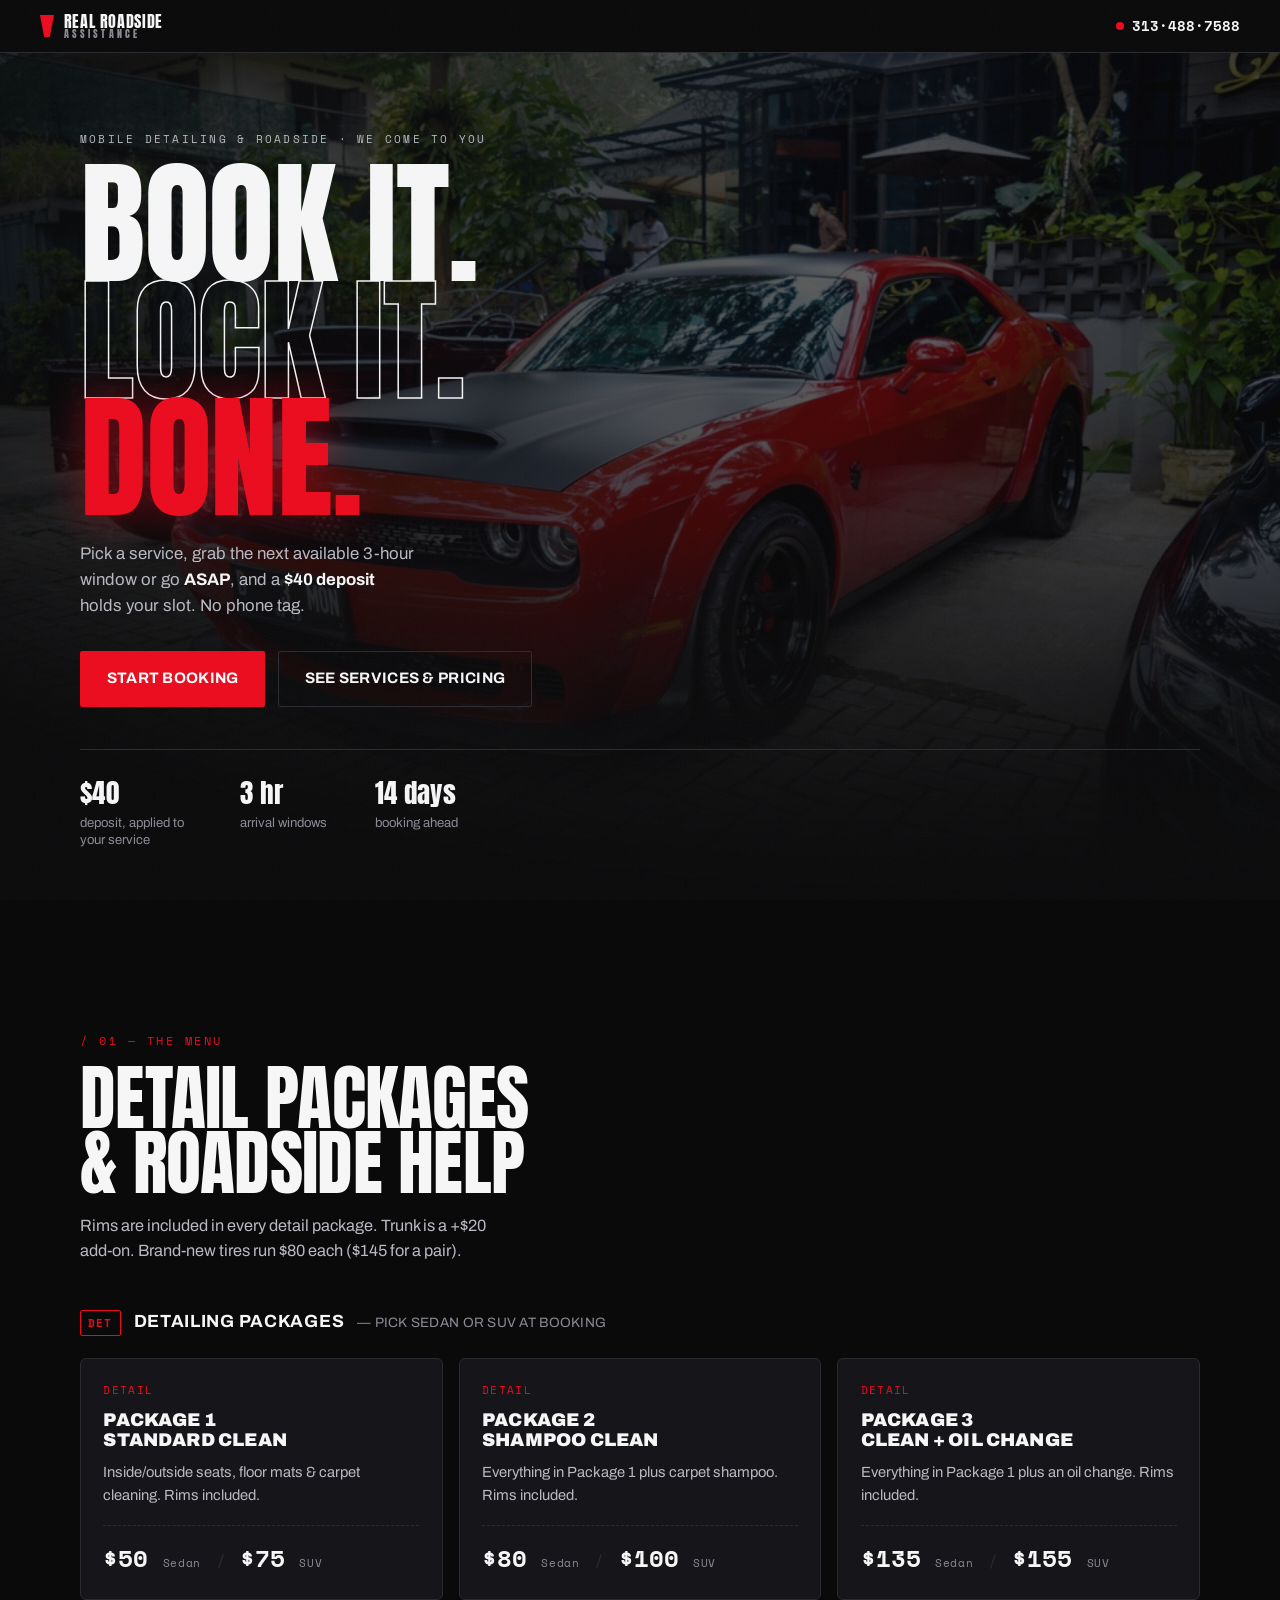
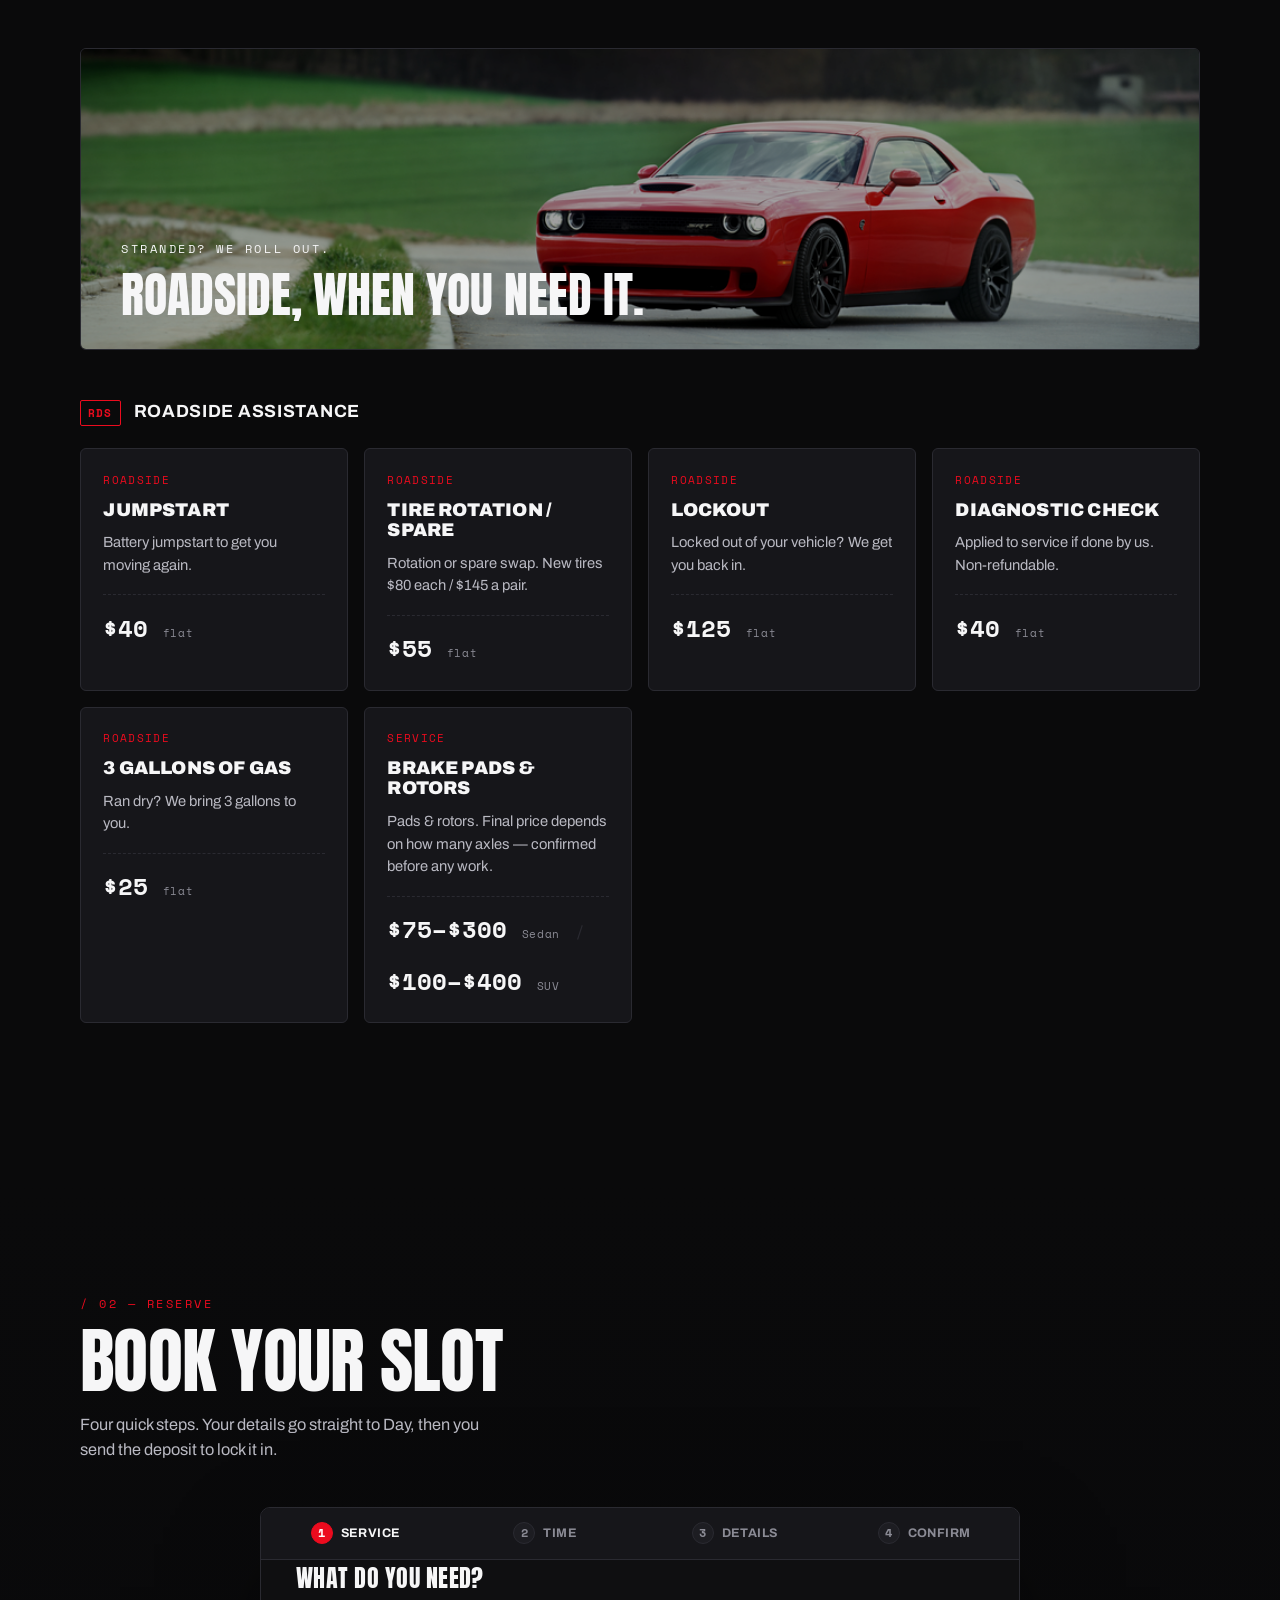
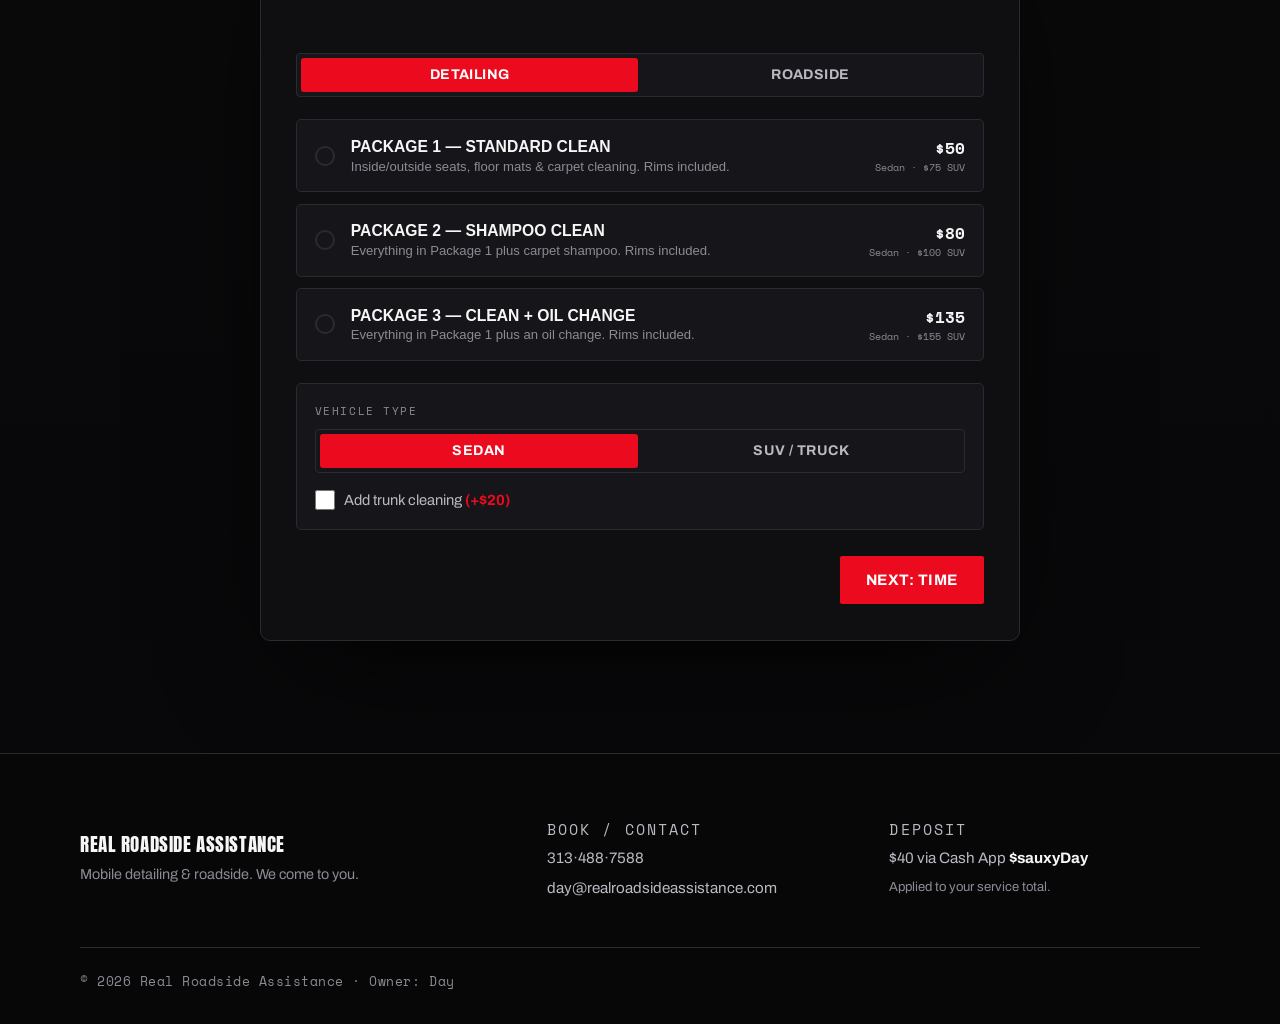
==== index.html @ f67b77a0 "first commit" ====
<!DOCTYPE html>
<html lang="en">
<head>
  <meta charset="UTF-8" />
  <meta name="viewport" content="width=device-width, initial-scale=1.0, viewport-fit=cover" />
  <meta name="theme-color" content="#0a0a0b" />
  <title>Real Roadside Assistance — Detailing &amp; Roadside | Book with Day</title>
  <meta name="description" content="Mobile auto detailing and roadside assistance. Book ASAP or a 3-hour window in the next 2 weeks. $40 deposit locks your slot." />
  <link rel="preconnect" href="https://fonts.googleapis.com" />
  <link rel="preconnect" href="https://fonts.gstatic.com" crossorigin />
  <link href="https://fonts.googleapis.com/css2?family=Anton&family=Archivo:wght@400;500;600;700;900&family=Space+Mono:wght@400;700&display=swap" rel="stylesheet" />
  <link rel="stylesheet" href="styles.css" />
</head>
<body>
  <div class="grain" aria-hidden="true"></div>

  <!-- ===== TOP BAR ===== -->
  <header class="topbar" id="top">
    <a href="#top" class="brand">
      <span class="brand-mark" aria-hidden="true"></span>
      <span class="brand-text">REAL ROADSIDE<em>ASSISTANCE</em></span>
    </a>
    <a class="call-link" href="tel:+13134887588">
      <span class="call-dot" aria-hidden="true"></span>
      313&middot;488&middot;7588
    </a>
  </header>

  <!-- ===== HERO ===== -->
  <section class="hero">
    <div class="hero-media" aria-hidden="true">
      <img src="assets/hero-demon.jpg" alt="" fetchpriority="high" />
      <div class="hero-veil"></div>
    </div>
    <div class="hero-inner">
      <p class="eyebrow">Mobile Detailing &amp; Roadside &middot; We Come To You</p>
      <h1 class="hero-title">
        BOOK IT.<br /><span class="stroke">LOCK IT.</span><br /><span class="accent">DONE.</span>
      </h1>
      <p class="hero-sub">
        Pick a service, grab the next available 3-hour window or go
        <strong>ASAP</strong>, and a <strong>$40 deposit</strong> holds your slot. No phone tag.
      </p>
      <div class="hero-cta">
        <a href="#book" class="btn btn-red">Start Booking</a>
        <a href="#services" class="btn btn-ghost">See Services &amp; Pricing</a>
      </div>
      <ul class="hero-strip">
        <li><span>$40</span>deposit, applied to your service</li>
        <li><span>3 hr</span>arrival windows</li>
        <li><span>14 days</span>booking ahead</li>
      </ul>
    </div>
  </section>

  <!-- ===== SERVICES ===== -->
  <section class="services" id="services">
    <div class="section-head">
      <p class="kicker">/ 01 — The Menu</p>
      <h2>Detail packages<br />&amp; roadside help</h2>
      <p class="lede">Rims are included in every detail package. Trunk is a +$20 add-on. Brand-new tires run $80 each ($145 for a pair).</p>
    </div>

    <h3 class="group-label"><span class="num">DET</span> Detailing Packages <em>— pick Sedan or SUV at booking</em></h3>
    <div class="cards" id="detailingCards"></div>

    <div class="banner">
      <img src="assets/hellcat-road.jpg" alt="Bright red Dodge Hellcat parked on an open road" />
      <div class="banner-text">
        <p class="kicker light">Stranded? We roll out.</p>
        <h3>Roadside, when you need it.</h3>
      </div>
    </div>

    <h3 class="group-label"><span class="num">RDS</span> Roadside Assistance</h3>
    <div class="cards" id="roadsideCards"></div>
  </section>

  <!-- ===== BOOKING ===== -->
  <section class="book" id="book">
    <div class="section-head">
      <p class="kicker">/ 02 — Reserve</p>
      <h2>Book your slot</h2>
      <p class="lede">Four quick steps. Your details go straight to Day, then you send the deposit to lock it in.</p>
    </div>

    <div class="booking-shell">
      <!-- progress -->
      <ol class="steps" id="stepNav" aria-label="Booking progress">
        <li data-step="1" class="active"><span>1</span>Service</li>
        <li data-step="2"><span>2</span>Time</li>
        <li data-step="3"><span>3</span>Details</li>
        <li data-step="4"><span>4</span>Confirm</li>
      </ol>

      <form id="bookingForm" novalidate>
        <!-- STEP 1: SERVICE -->
        <fieldset class="step is-active" data-step="1">
          <legend>What do you need?</legend>

          <div class="seg" role="tablist" aria-label="Service category">
            <button type="button" class="seg-btn active" data-cat="detailing">Detailing</button>
            <button type="button" class="seg-btn" data-cat="roadside">Roadside</button>
          </div>

          <div class="pick-list" id="servicePick"></div>

          <div class="vehicle-row" id="vehicleRow" hidden>
            <p class="field-label">Vehicle type</p>
            <div class="seg seg-sm" role="group" aria-label="Vehicle type">
              <button type="button" class="seg-btn active" data-vehicle="sedan">Sedan</button>
              <button type="button" class="seg-btn" data-vehicle="suv">SUV / Truck</button>
            </div>
            <label class="check">
              <input type="checkbox" id="trunkAddon" />
              <span>Add trunk cleaning <em>(+$20)</em></span>
            </label>
          </div>

          <div class="step-actions">
            <span class="spacer"></span>
            <button type="button" class="btn btn-red next" data-next>Next: Time</button>
          </div>
        </fieldset>

        <!-- STEP 2: TIME -->
        <fieldset class="step" data-step="2">
          <legend>When works for you?</legend>

          <label class="asap" id="asapBox">
            <input type="radio" name="timing" value="asap" />
            <div class="asap-body">
              <span class="asap-title">ASAP <em>— soonest available</em></span>
              <span class="asap-sub">Day will text you a confirmed arrival time fast.</span>
            </div>
            <span class="asap-flag">FAST</span>
          </label>

          <p class="or-line"><span>or pick a 3-hour window</span></p>

          <div class="day-scroller" id="dayScroller" role="tablist" aria-label="Choose a day"></div>
          <div class="slot-grid" id="slotGrid"></div>

          <div class="step-actions">
            <button type="button" class="btn btn-ghost prev" data-prev>Back</button>
            <button type="button" class="btn btn-red next" data-next>Next: Details</button>
          </div>
        </fieldset>

        <!-- STEP 3: DETAILS -->
        <fieldset class="step" data-step="3">
          <legend>Your details</legend>

          <div class="grid-2">
            <label class="fld">
              <span>Full name</span>
              <input type="text" name="name" autocomplete="name" required />
            </label>
            <label class="fld">
              <span>Phone</span>
              <input type="tel" name="phone" autocomplete="tel" inputmode="tel" required />
            </label>
          </div>

          <label class="fld">
            <span>Email</span>
            <input type="email" name="email" autocomplete="email" inputmode="email" required />
          </label>

          <label class="fld">
            <span>Service address / location</span>
            <input type="text" name="address" autocomplete="street-address" placeholder="Where should Day meet you?" required />
          </label>

          <div class="grid-2">
            <label class="fld">
              <span>Vehicle <em>(year / make / model)</em></span>
              <input type="text" name="vehicle_details" placeholder="2018 Dodge Charger" required />
            </label>
            <label class="fld">
              <span>Color</span>
              <input type="text" name="vehicle_color" placeholder="Red" />
            </label>
          </div>

          <label class="fld">
            <span>Notes <em>(optional)</em></span>
            <textarea name="notes" rows="3" placeholder="Anything Day should know?"></textarea>
          </label>

          <div class="step-actions">
            <button type="button" class="btn btn-ghost prev" data-prev>Back</button>
            <button type="button" class="btn btn-red next" data-next>Review</button>
          </div>
        </fieldset>

        <!-- STEP 4: CONFIRM -->
        <fieldset class="step" data-step="4">
          <legend>Lock it in</legend>

          <div class="review" id="review"></div>

          <div class="deposit-note">
            <p>Hit <strong>Submit Booking</strong> to send your request to Day. The next screen has the
            <strong>$40 deposit</strong> button — your slot is held once the deposit lands.</p>
          </div>

          <div class="step-actions">
            <button type="button" class="btn btn-ghost prev" data-prev>Back</button>
            <button type="submit" class="btn btn-red" id="submitBtn">Submit Booking</button>
          </div>
          <p class="form-error" id="formError" hidden></p>
        </fieldset>
      </form>

      <!-- SUCCESS / DEPOSIT -->
      <div class="success" id="success" hidden>
        <div class="success-check" aria-hidden="true">✓</div>
        <h3>Request sent to Day.</h3>
        <p class="success-sub">Last step — send your <strong>$40 deposit</strong> on Cash App to lock the slot. Put your <strong>name</strong> in the note.</p>

        <a class="cashapp-btn" id="cashappBtn" href="https://cash.app/$sauxyDay/40" target="_blank" rel="noopener">
          <span class="ca-icon" aria-hidden="true">$</span>
          <span class="ca-text">Send $40 deposit<em>to $sauxyDay</em></span>
          <span class="ca-amt">$40</span>
        </a>

        <p class="success-fine">Cash App: <strong>$sauxyDay</strong> &middot; Deposit applies to your service total.</p>
        <button type="button" class="btn btn-ghost" id="resetBtn">Book another</button>
      </div>
    </div>
  </section>

  <!-- ===== FOOTER ===== -->
  <footer class="footer">
    <div class="foot-grid">
      <div class="foot-brand">
        <span class="brand-mark big" aria-hidden="true"></span>
        <p class="foot-name">REAL ROADSIDE ASSISTANCE</p>
        <p class="foot-tag">Mobile detailing &amp; roadside. We come to you.</p>
      </div>
      <div class="foot-col">
        <p class="foot-h">Book / Contact</p>
        <a href="tel:+13134887588">313&middot;488&middot;7588</a>
        <a href="mailto:day@realroadsideassistance.com">day@realroadsideassistance.com</a>
      </div>
      <div class="foot-col">
        <p class="foot-h">Deposit</p>
        <p>$40 via Cash App <strong>$sauxyDay</strong></p>
        <p class="muted">Applied to your service total.</p>
      </div>
    </div>
    <p class="copyright">© <span id="year"></span> Real Roadside Assistance · Owner: Day</p>
  </footer>

  <script src="app.js"></script>
</body>
</html>
---- styles.css ----
/* ============================================================
   Real Roadside Assistance — dark / candy apple red
   ============================================================ */
:root{
  --black:#0a0a0b;
  --ink:#0f0f11;
  --panel:#16161a;
  --panel-2:#1d1d22;
  --line:#2a2a31;
  --gray:#8b8b95;
  --gray-2:#b9b9c2;
  --white:#f6f6f7;
  --red:#ec0b1e;          /* candy apple red */
  --red-bright:#ff1f31;
  --red-deep:#b00010;
  --red-glow:rgba(236,11,30,.45);
  --ease:cubic-bezier(.2,.7,.2,1);
  --max:1120px;
}

*{box-sizing:border-box;margin:0;padding:0}
html{scroll-behavior:smooth;-webkit-text-size-adjust:100%}
body{
  background:var(--black);
  color:var(--white);
  font-family:"Archivo",system-ui,sans-serif;
  font-size:16px;line-height:1.55;
  overflow-x:hidden;
  -webkit-font-smoothing:antialiased;
}
img{display:block;max-width:100%}
a{color:inherit;text-decoration:none}
em{font-style:normal}

/* grain overlay */
.grain{
  position:fixed;inset:0;z-index:9999;pointer-events:none;opacity:.04;
  background-image:url("data:image/svg+xml,%3Csvg xmlns='http://www.w3.org/2000/svg' width='120' height='120'%3E%3Cfilter id='n'%3E%3CfeTurbulence type='fractalNoise' baseFrequency='.9' numOctaves='2'/%3E%3C/filter%3E%3Crect width='100%25' height='100%25' filter='url(%23n)'/%3E%3C/svg%3E");
}

.kicker{
  font-family:"Space Mono",monospace;font-size:.72rem;letter-spacing:.22em;
  text-transform:uppercase;color:var(--red);margin-bottom:1rem;
}
.kicker.light{color:var(--white)}
.eyebrow{
  font-family:"Space Mono",monospace;font-size:.7rem;letter-spacing:.2em;
  text-transform:uppercase;color:var(--gray-2);margin-bottom:1.2rem;
}

/* ---------- buttons ---------- */
.btn{
  display:inline-flex;align-items:center;justify-content:center;gap:.5rem;
  font-family:"Archivo",sans-serif;font-weight:700;font-size:.95rem;
  letter-spacing:.02em;padding:.95rem 1.6rem;border-radius:2px;border:1.5px solid transparent;
  cursor:pointer;transition:transform .18s var(--ease),background .2s,box-shadow .25s,color .2s;
  text-transform:uppercase;white-space:nowrap;
}
.btn:active{transform:translateY(1px) scale(.99)}
.btn-red{background:var(--red);color:#fff;box-shadow:0 0 0 rgba(236,11,30,0)}
.btn-red:hover{background:var(--red-bright);box-shadow:0 8px 30px -8px var(--red-glow)}
.btn-ghost{background:transparent;color:var(--white);border-color:var(--line)}
.btn-ghost:hover{border-color:var(--white);background:rgba(255,255,255,.04)}

/* ---------- top bar ---------- */
.topbar{
  position:sticky;top:0;z-index:100;
  display:flex;align-items:center;justify-content:space-between;
  padding:.85rem clamp(1rem,4vw,2.5rem);
  background:rgba(10,10,11,.72);backdrop-filter:blur(14px);
  border-bottom:1px solid var(--line);
}
.brand{display:flex;align-items:center;gap:.6rem}
.brand-mark{
  width:14px;height:22px;background:var(--red);
  clip-path:polygon(0 0,100% 0,70% 100%,30% 100%);
  box-shadow:0 0 18px -2px var(--red-glow);
}
.brand-mark.big{width:22px;height:34px}
.brand-text{
  font-family:"Anton",sans-serif;font-size:1rem;letter-spacing:.04em;line-height:.95;
}
.brand-text em{color:var(--gray);display:block;font-size:.62rem;letter-spacing:.32em}
.call-link{
  font-family:"Space Mono",monospace;font-weight:700;font-size:.9rem;
  display:flex;align-items:center;gap:.5rem;color:var(--white);
}
.call-dot{width:8px;height:8px;border-radius:50%;background:var(--red);
  box-shadow:0 0 0 0 var(--red-glow);animation:pulse 2s infinite}
@keyframes pulse{0%{box-shadow:0 0 0 0 var(--red-glow)}70%{box-shadow:0 0 0 8px transparent}100%{box-shadow:0 0 0 0 transparent}}

/* ---------- hero ---------- */
.hero{position:relative;min-height:92vh;display:flex;align-items:flex-end;
  padding:clamp(2rem,6vw,5rem) clamp(1rem,4vw,2.5rem) clamp(2.5rem,6vw,4.5rem);overflow:hidden}
.hero-media{position:absolute;inset:0;z-index:0}
.hero-media img{width:100%;height:100%;object-fit:cover;object-position:60% 50%;
  filter:grayscale(.15) contrast(1.05) brightness(.7)}
.hero-veil{position:absolute;inset:0;
  background:
    radial-gradient(120% 90% at 80% 10%,transparent 0%,rgba(10,10,11,.55) 55%,var(--black) 100%),
    linear-gradient(0deg,var(--black) 2%,rgba(10,10,11,.2) 45%,rgba(10,10,11,.55) 100%);}
.hero-inner{position:relative;z-index:1;max-width:var(--max);width:100%;margin:0 auto}
.hero-title{
  font-family:"Anton",sans-serif;font-weight:400;line-height:.86;
  font-size:clamp(3.4rem,15vw,8.5rem);letter-spacing:-.01em;text-transform:uppercase;
  animation:rise .9s var(--ease) both;
}
.hero-title .stroke{color:transparent;-webkit-text-stroke:1.5px var(--white)}
.hero-title .accent{color:var(--red);text-shadow:0 0 40px var(--red-glow)}
.hero-sub{max-width:34ch;margin:1.5rem 0 2rem;color:var(--gray-2);font-size:1.05rem;
  animation:rise 1s .1s var(--ease) both}
.hero-sub strong{color:var(--white)}
.hero-cta{display:flex;flex-wrap:wrap;gap:.8rem;animation:rise 1s .2s var(--ease) both}
.hero-strip{list-style:none;display:flex;flex-wrap:wrap;gap:clamp(1.2rem,5vw,3rem);
  margin-top:2.6rem;padding-top:1.6rem;border-top:1px solid var(--line);
  animation:rise 1s .3s var(--ease) both}
.hero-strip li{font-size:.82rem;color:var(--gray);max-width:14ch;line-height:1.3}
.hero-strip span{display:block;font-family:"Anton",sans-serif;font-size:1.7rem;color:var(--white);
  letter-spacing:.01em;margin-bottom:.2rem}
@keyframes rise{from{opacity:0;transform:translateY(24px)}to{opacity:1;transform:none}}

/* ---------- section scaffolding ---------- */
section{padding:clamp(3.5rem,9vw,7rem) clamp(1rem,4vw,2.5rem)}
.section-head{max-width:var(--max);margin:0 auto 2.8rem}
.section-head h2{font-family:"Anton",sans-serif;font-weight:400;text-transform:uppercase;
  font-size:clamp(2.4rem,8vw,4.5rem);line-height:.9;letter-spacing:-.01em}
.section-head .lede{color:var(--gray-2);max-width:48ch;margin-top:1.1rem;font-size:1.02rem}
.group-label{max-width:var(--max);margin:0 auto 1.4rem;display:flex;align-items:baseline;gap:.8rem;
  font-family:"Archivo",sans-serif;font-weight:700;text-transform:uppercase;letter-spacing:.04em;
  font-size:1.1rem;flex-wrap:wrap}
.group-label .num{font-family:"Space Mono",monospace;font-size:.7rem;color:var(--red);
  border:1px solid var(--red);padding:.2rem .45rem;border-radius:2px;letter-spacing:.1em}
.group-label em{color:var(--gray);font-weight:400;font-size:.85rem;letter-spacing:.02em}

/* ---------- service cards ---------- */
.cards{max-width:var(--max);margin:0 auto 3rem;display:grid;gap:1rem;
  grid-template-columns:repeat(auto-fit,minmax(260px,1fr))}
.card{background:var(--panel);border:1px solid var(--line);border-radius:6px;padding:1.4rem;
  position:relative;overflow:hidden;transition:border-color .25s,transform .25s var(--ease)}
.card::before{content:"";position:absolute;left:0;top:0;height:100%;width:3px;background:var(--red);
  transform:scaleY(0);transform-origin:top;transition:transform .3s var(--ease)}
.card:hover{transform:translateY(-3px);border-color:#3a3a44}
.card:hover::before{transform:scaleY(1)}
.card-name{font-family:"Archivo",sans-serif;font-weight:900;font-size:1.15rem;line-height:1.1;
  text-transform:uppercase;letter-spacing:.01em}
.card-tag{font-family:"Space Mono",monospace;font-size:.68rem;letter-spacing:.12em;color:var(--red);
  text-transform:uppercase;margin-bottom:.7rem}
.card-desc{color:var(--gray-2);font-size:.92rem;margin:.7rem 0 1.1rem}
.card-price{display:flex;align-items:baseline;gap:.9rem;font-family:"Space Mono",monospace;
  border-top:1px dashed var(--line);padding-top:.9rem;flex-wrap:wrap}
.card-price b{font-size:1.5rem;color:var(--white);font-weight:700}
.card-price .pill{font-size:.7rem;color:var(--gray);letter-spacing:.06em}
.card-price .sep{color:var(--line)}

/* ---------- banner ---------- */
.banner{max-width:var(--max);margin:0 auto 3rem;position:relative;border-radius:6px;overflow:hidden;
  border:1px solid var(--line)}
.banner img{width:100%;height:clamp(160px,30vw,300px);object-fit:cover;object-position:50% 60%;
  filter:grayscale(.2) brightness(.62) contrast(1.05)}
.banner-text{position:absolute;left:clamp(1.2rem,4vw,2.5rem);bottom:clamp(1.2rem,4vw,2rem)}
.banner-text h3{font-family:"Anton",sans-serif;font-weight:400;text-transform:uppercase;
  font-size:clamp(1.8rem,5vw,3rem);line-height:.9}

/* ============================================================
   BOOKING
   ============================================================ */
.book{background:linear-gradient(180deg,var(--black),#08080a)}
.booking-shell{max-width:760px;margin:0 auto;background:var(--ink);border:1px solid var(--line);
  border-radius:10px;overflow:hidden;box-shadow:0 40px 120px -40px #000}

/* progress */
.steps{list-style:none;display:flex;border-bottom:1px solid var(--line);background:var(--panel)}
.steps li{flex:1;display:flex;align-items:center;justify-content:center;gap:.5rem;
  padding:.9rem .5rem;font-size:.78rem;font-weight:700;text-transform:uppercase;letter-spacing:.04em;
  color:var(--gray);position:relative;text-align:center}
.steps li span{width:22px;height:22px;border-radius:50%;display:grid;place-items:center;
  background:var(--panel-2);border:1px solid var(--line);font-family:"Space Mono",monospace;font-size:.72rem;flex:0 0 auto}
.steps li.active{color:var(--white)}
.steps li.active span{background:var(--red);border-color:var(--red);color:#fff}
.steps li.done span{background:transparent;border-color:var(--red);color:var(--red)}
@media(max-width:520px){.steps li{font-size:0;padding:.85rem .3rem}.steps li span{font-size:.72rem}}

/* steps */
.step{display:none;border:0;padding:clamp(1.3rem,4vw,2.2rem)}
.step.is-active{display:block;animation:fade .35s var(--ease)}
@keyframes fade{from{opacity:0;transform:translateY(8px)}to{opacity:1;transform:none}}
.step legend{font-family:"Anton",sans-serif;font-weight:400;text-transform:uppercase;
  font-size:1.5rem;letter-spacing:.01em;margin-bottom:1.3rem}

/* segmented control */
.seg{display:inline-flex;background:var(--panel);border:1px solid var(--line);border-radius:4px;
  padding:4px;gap:4px;margin-bottom:1.4rem}
.seg-sm{margin-bottom:1rem}
.seg-btn{flex:1;border:0;background:transparent;color:var(--gray-2);font-family:"Archivo",sans-serif;
  font-weight:700;font-size:.88rem;text-transform:uppercase;letter-spacing:.03em;padding:.6rem 1.1rem;
  border-radius:3px;cursor:pointer;transition:.2s}
.seg-btn.active{background:var(--red);color:#fff}
.seg{width:100%}

/* service pick list */
.pick-list{display:grid;gap:.7rem;margin-bottom:1.4rem}
.pick{display:flex;align-items:center;gap:1rem;background:var(--panel);border:1px solid var(--line);
  border-radius:5px;padding:1rem 1.1rem;cursor:pointer;transition:.2s;text-align:left;width:100%;color:inherit}
.pick:hover{border-color:#3a3a44}
.pick.selected{border-color:var(--red);background:linear-gradient(90deg,rgba(236,11,30,.08),transparent)}
.pick-radio{width:20px;height:20px;border-radius:50%;border:2px solid var(--line);flex:0 0 auto;
  display:grid;place-items:center;transition:.2s}
.pick.selected .pick-radio{border-color:var(--red)}
.pick.selected .pick-radio::after{content:"";width:10px;height:10px;border-radius:50%;background:var(--red)}
.pick-info{flex:1;min-width:0}
.pick-info b{display:block;font-weight:900;text-transform:uppercase;font-size:.98rem;line-height:1.15}
.pick-info small{color:var(--gray);font-size:.82rem;display:block;margin-top:.15rem}
.pick-price{font-family:"Space Mono",monospace;font-weight:700;font-size:1rem;color:var(--white);
  flex:0 0 auto;text-align:right}
.pick-price small{display:block;color:var(--gray);font-size:.62rem;font-weight:400}

/* vehicle + check */
.field-label{font-family:"Space Mono",monospace;font-size:.7rem;letter-spacing:.14em;
  text-transform:uppercase;color:var(--gray);margin-bottom:.6rem}
.vehicle-row{background:var(--panel);border:1px solid var(--line);border-radius:5px;
  padding:1.1rem;margin-bottom:1.4rem}
.check{display:flex;align-items:center;gap:.6rem;cursor:pointer;font-size:.92rem;color:var(--gray-2)}
.check input{width:20px;height:20px;accent-color:var(--red);flex:0 0 auto}
.check em{color:var(--red);font-weight:700}

/* ASAP */
.asap{display:flex;align-items:center;gap:1rem;background:var(--panel);border:1px solid var(--line);
  border-radius:6px;padding:1.1rem 1.2rem;cursor:pointer;transition:.2s;margin-bottom:.4rem}
.asap:hover{border-color:#3a3a44}
.asap input{width:22px;height:22px;accent-color:var(--red);flex:0 0 auto}
.asap.selected{border-color:var(--red);background:linear-gradient(90deg,rgba(236,11,30,.1),transparent)}
.asap-body{flex:1}
.asap-title{display:block;font-weight:900;text-transform:uppercase}
.asap-title em{color:var(--gray);font-weight:400;text-transform:none}
.asap-sub{font-size:.82rem;color:var(--gray)}
.asap-flag{font-family:"Space Mono",monospace;font-size:.62rem;letter-spacing:.12em;color:var(--red);
  border:1px solid var(--red);padding:.25rem .5rem;border-radius:2px}

.or-line{text-align:center;color:var(--gray);font-size:.78rem;letter-spacing:.1em;text-transform:uppercase;
  margin:1.4rem 0 1rem;position:relative;font-family:"Space Mono",monospace}
.or-line span{background:var(--ink);padding:0 1rem;position:relative;z-index:1}
.or-line::before{content:"";position:absolute;left:0;right:0;top:50%;height:1px;background:var(--line)}

/* day scroller */
.day-scroller{display:flex;gap:.5rem;overflow-x:auto;padding-bottom:.6rem;margin-bottom:1.1rem;
  scroll-snap-type:x mandatory;-webkit-overflow-scrolling:touch}
.day-scroller::-webkit-scrollbar{height:5px}
.day-scroller::-webkit-scrollbar-thumb{background:var(--line);border-radius:10px}
.day-chip{flex:0 0 auto;scroll-snap-align:start;background:var(--panel);border:1px solid var(--line);
  border-radius:5px;padding:.6rem .85rem;cursor:pointer;text-align:center;min-width:58px;transition:.2s}
.day-chip:hover{border-color:#3a3a44}
.day-chip.active{background:var(--white);color:var(--black);border-color:var(--white)}
.day-chip .dow{display:block;font-family:"Space Mono",monospace;font-size:.62rem;letter-spacing:.1em;
  text-transform:uppercase;opacity:.7}
.day-chip .dnum{display:block;font-family:"Anton",sans-serif;font-size:1.25rem;line-height:1.1}
.day-chip .mon{display:block;font-size:.6rem;text-transform:uppercase;letter-spacing:.08em;opacity:.7}

/* slot grid */
.slot-grid{display:grid;grid-template-columns:repeat(auto-fill,minmax(130px,1fr));gap:.6rem;margin-bottom:1.4rem}
.slot{background:var(--panel);border:1px solid var(--line);border-radius:5px;padding:.8rem .6rem;
  cursor:pointer;text-align:center;font-family:"Space Mono",monospace;font-size:.82rem;transition:.2s;color:var(--gray-2)}
.slot:hover{border-color:#3a3a44;color:var(--white)}
.slot.selected{background:var(--red);border-color:var(--red);color:#fff}
.slot-empty{grid-column:1/-1;color:var(--gray);font-size:.85rem;padding:1rem 0;text-align:center}

/* form fields */
.grid-2{display:grid;grid-template-columns:1fr 1fr;gap:.9rem}
@media(max-width:520px){.grid-2{grid-template-columns:1fr}}
.fld{display:block;margin-bottom:1rem}
.fld span{display:block;font-family:"Space Mono",monospace;font-size:.7rem;letter-spacing:.12em;
  text-transform:uppercase;color:var(--gray);margin-bottom:.45rem}
.fld span em{color:var(--gray);text-transform:none;letter-spacing:0}
.fld input,.fld textarea{width:100%;background:var(--panel);border:1px solid var(--line);border-radius:5px;
  padding:.85rem .9rem;color:var(--white);font-family:"Archivo",sans-serif;font-size:1rem;transition:.2s}
.fld input:focus,.fld textarea:focus{outline:0;border-color:var(--red);box-shadow:0 0 0 3px rgba(236,11,30,.15)}
.fld input::placeholder,.fld textarea::placeholder{color:#5b5b66}
.fld.invalid input,.fld.invalid textarea{border-color:var(--red)}

/* step actions */
.step-actions{display:flex;justify-content:space-between;gap:.8rem;margin-top:1.6rem}
.step-actions .spacer{flex:1}
.step-actions .btn{flex:0 0 auto}
.step-actions .next{margin-left:auto}

/* review */
.review{display:grid;gap:.1rem;background:var(--panel);border:1px solid var(--line);border-radius:6px;
  overflow:hidden;margin-bottom:1.2rem}
.review-row{display:flex;justify-content:space-between;gap:1rem;padding:.85rem 1.1rem;
  border-bottom:1px solid var(--line);font-size:.92rem}
.review-row:last-child{border-bottom:0}
.review-row .rk{color:var(--gray);font-family:"Space Mono",monospace;font-size:.72rem;letter-spacing:.08em;
  text-transform:uppercase;flex:0 0 auto}
.review-row .rv{text-align:right;font-weight:600}
.review-row.total{background:var(--panel-2)}
.review-row.total .rv{font-family:"Space Mono",monospace;font-size:1.15rem;color:var(--white)}
.review-row.deposit .rv{color:var(--red);font-family:"Space Mono",monospace;font-weight:700}

.deposit-note{background:rgba(236,11,30,.07);border:1px solid rgba(236,11,30,.3);border-radius:6px;
  padding:1rem 1.1rem;font-size:.9rem;color:var(--gray-2)}
.deposit-note strong{color:var(--white)}
.form-error{color:var(--red-bright);font-size:.88rem;margin-top:.9rem;text-align:center}

/* success / deposit */
.success{padding:clamp(1.6rem,5vw,2.6rem);text-align:center}
.success-check{width:64px;height:64px;border-radius:50%;background:var(--red);color:#fff;
  display:grid;place-items:center;font-size:2rem;margin:0 auto 1.2rem;box-shadow:0 0 40px -6px var(--red-glow);
  animation:pop .5s var(--ease) both}
@keyframes pop{from{transform:scale(.4);opacity:0}to{transform:scale(1);opacity:1}}
.success h3{font-family:"Anton",sans-serif;font-weight:400;text-transform:uppercase;font-size:1.8rem}
.success-sub{color:var(--gray-2);max-width:40ch;margin:.7rem auto 1.7rem}
.success-sub strong{color:var(--white)}
.cashapp-btn{display:flex;align-items:center;gap:1rem;max-width:380px;margin:0 auto 1.2rem;
  background:#00d54b;color:#022;border-radius:8px;padding:1.1rem 1.3rem;font-weight:900;
  transition:transform .18s var(--ease),box-shadow .25s}
.cashapp-btn:hover{transform:translateY(-2px);box-shadow:0 14px 40px -12px rgba(0,213,75,.6)}
.cashapp-btn:active{transform:translateY(0)}
.ca-icon{width:38px;height:38px;border-radius:50%;background:#022;color:#00d54b;display:grid;place-items:center;
  font-family:"Space Mono",monospace;font-size:1.3rem;font-weight:700;flex:0 0 auto}
.ca-text{flex:1;text-align:left;text-transform:uppercase;font-size:1rem;line-height:1.1}
.ca-text em{display:block;font-size:.72rem;font-weight:700;opacity:.7;letter-spacing:.03em}
.ca-amt{font-family:"Space Mono",monospace;font-size:1.3rem;font-weight:700}
.success-fine{font-size:.84rem;color:var(--gray);margin-bottom:1.6rem}
.success-fine strong{color:var(--white)}

/* ---------- footer ---------- */
.footer{background:#070708;border-top:1px solid var(--line);
  padding:clamp(2.5rem,6vw,4rem) clamp(1rem,4vw,2.5rem) 2rem}
.foot-grid{max-width:var(--max);margin:0 auto;display:grid;gap:2rem;
  grid-template-columns:1.4fr 1fr 1fr}
@media(max-width:640px){.foot-grid{grid-template-columns:1fr}}
.foot-name{font-family:"Anton",sans-serif;font-size:1.2rem;margin:.7rem 0 .3rem;letter-spacing:.03em}
.foot-tag{color:var(--gray);font-size:.9rem}
.foot-h{font-family:"Space Mono",monospace;font-size:.7rem;letter-spacing:.14em;text-transform:uppercase;
  color:var(--red);margin-bottom:.8rem}
.foot-col a,.foot-col p{display:block;color:var(--gray-2);margin-bottom:.4rem;font-size:.95rem}
.foot-col a:hover{color:var(--white)}
.foot-col .muted{color:var(--gray);font-size:.82rem}
.foot-col strong{color:var(--white)}
.copyright{max-width:var(--max);margin:2.5rem auto 0;padding-top:1.5rem;border-top:1px solid var(--line);
  color:var(--gray);font-size:.8rem;font-family:"Space Mono",monospace;letter-spacing:.04em}

@media(prefers-reduced-motion:reduce){*{animation:none!important;scroll-behavior:auto}}
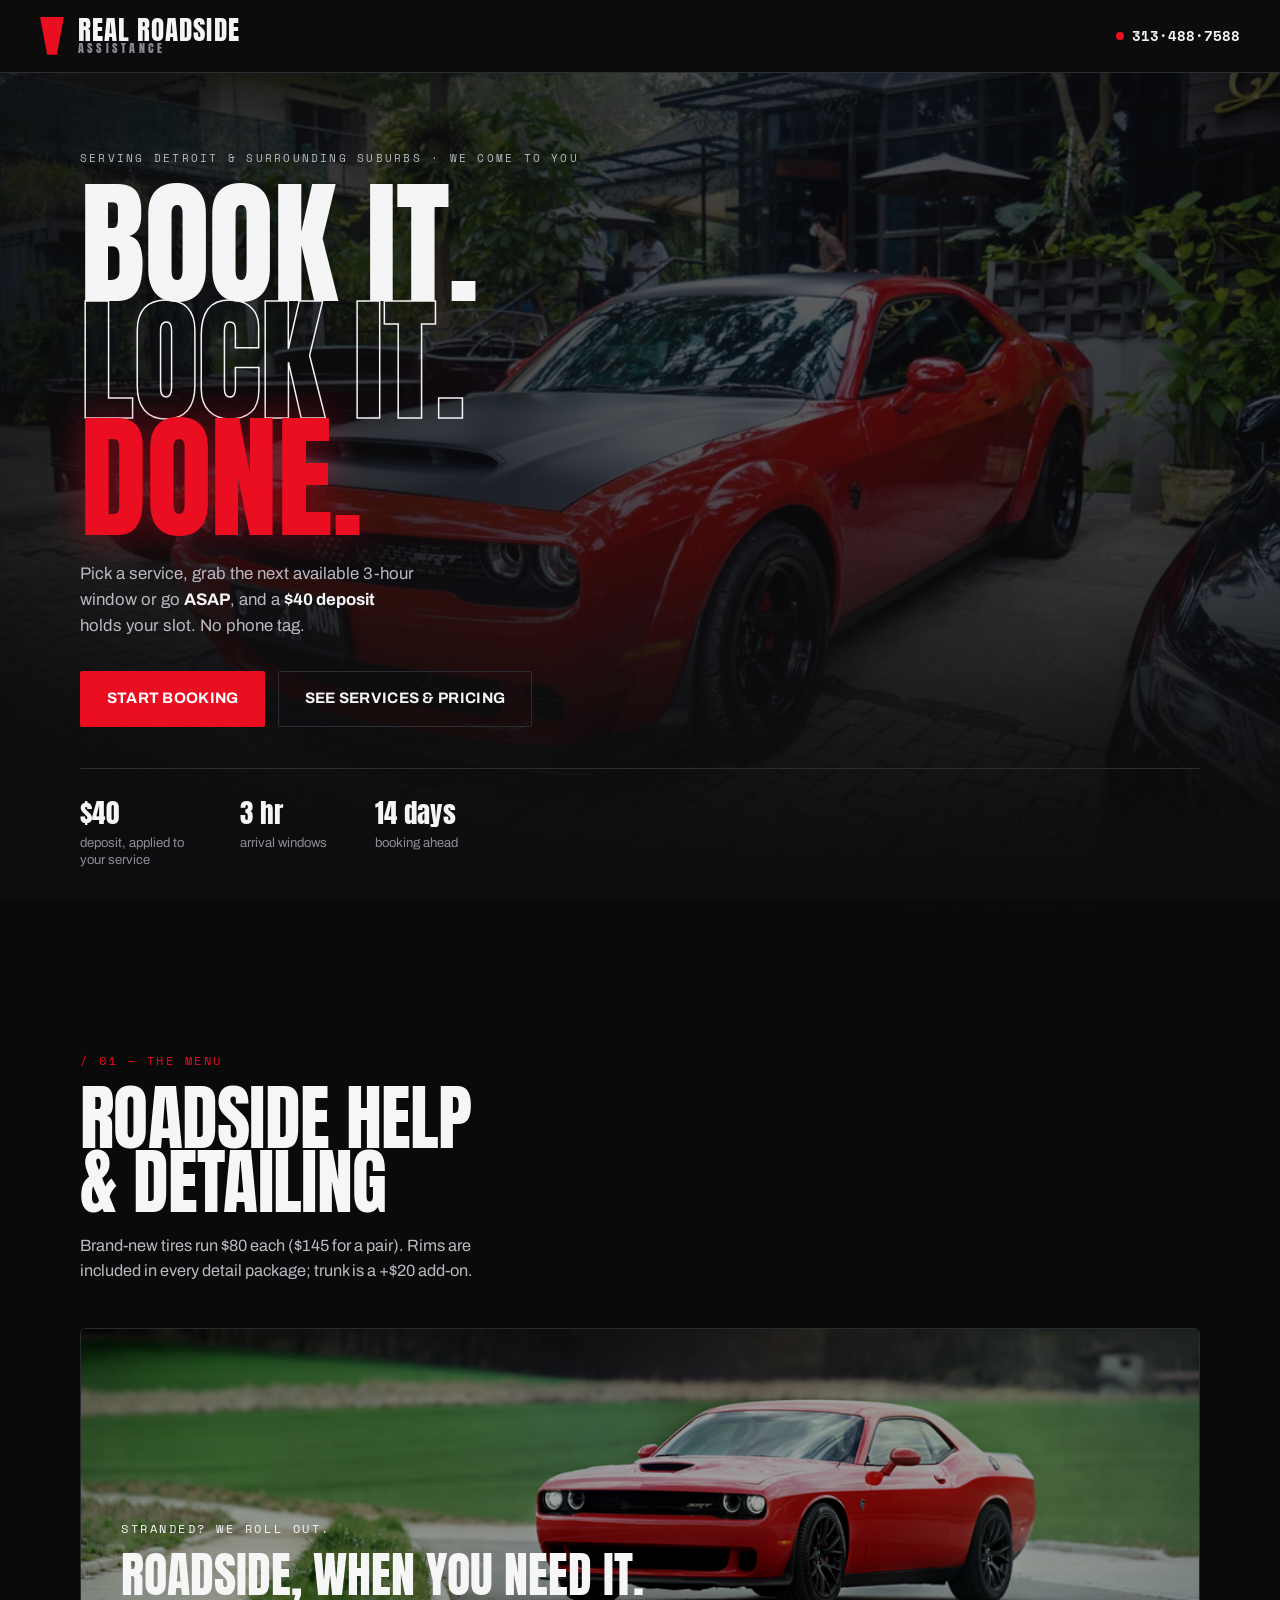
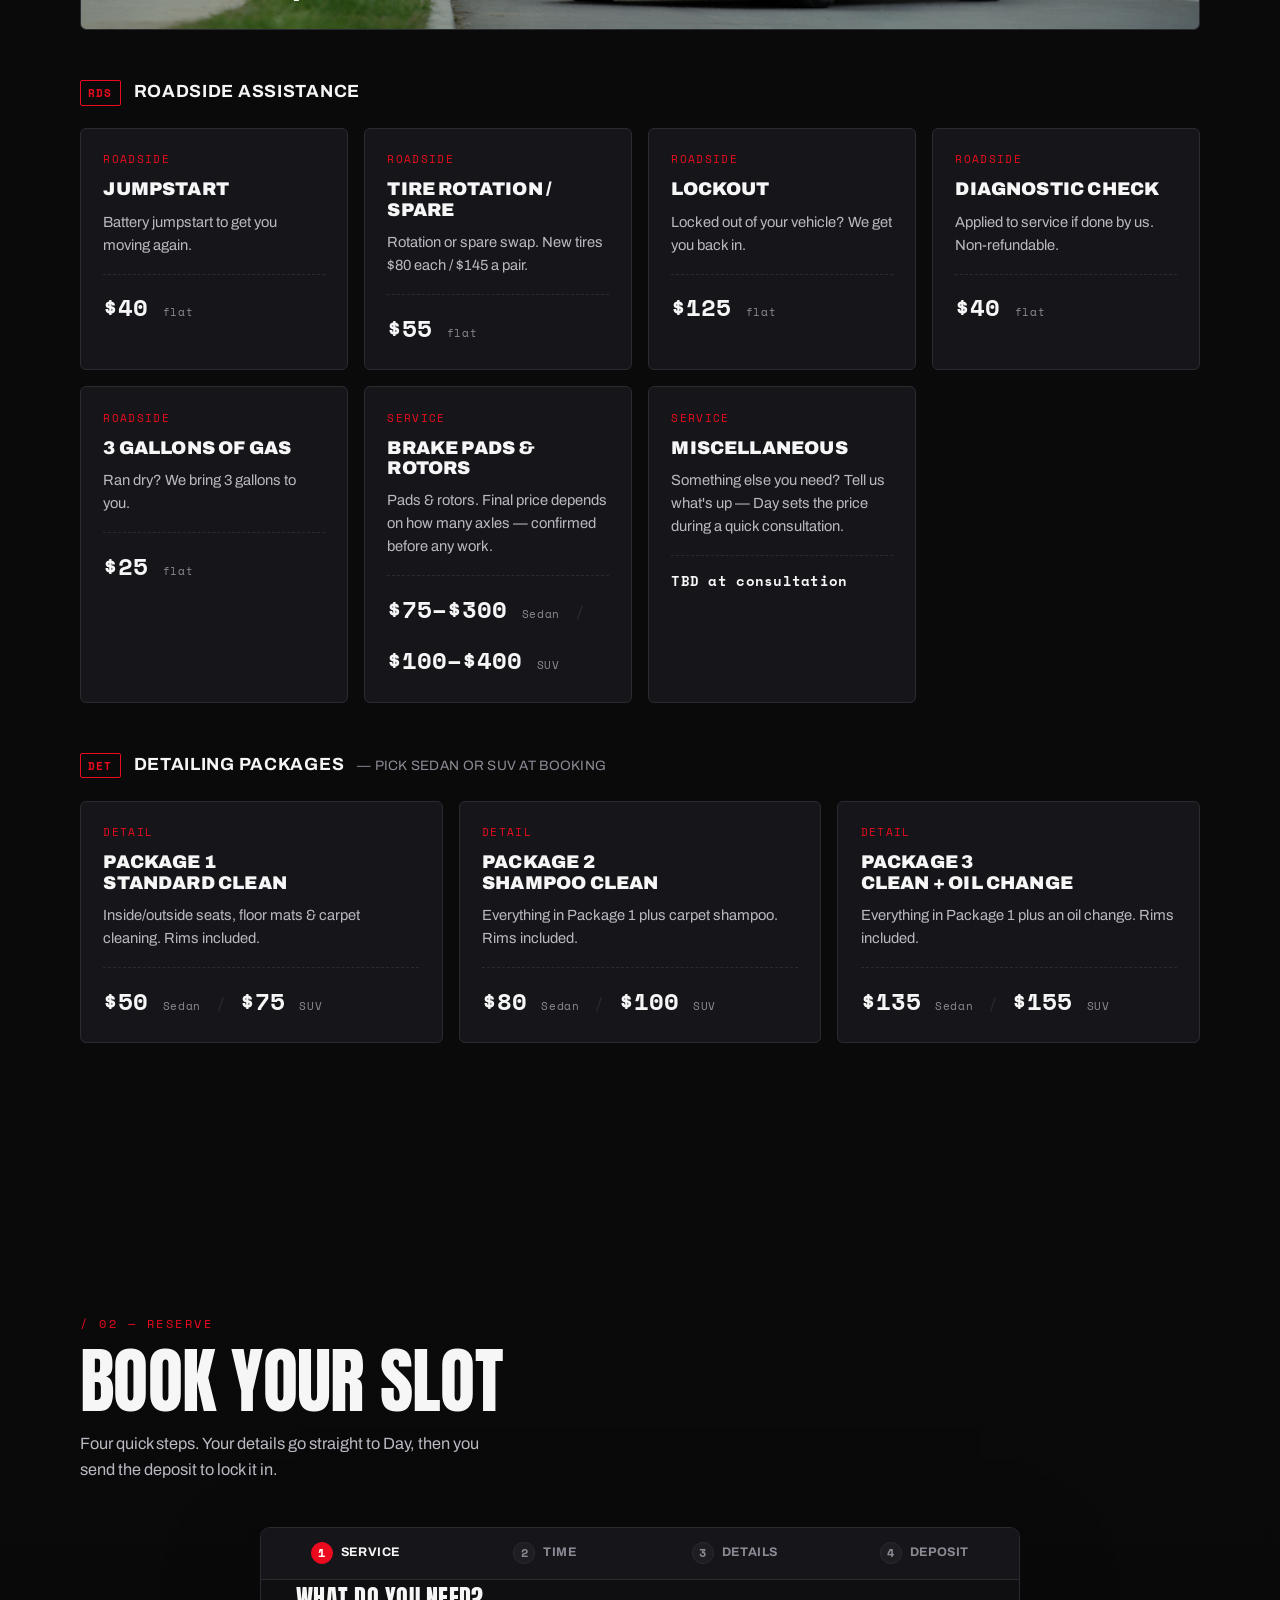
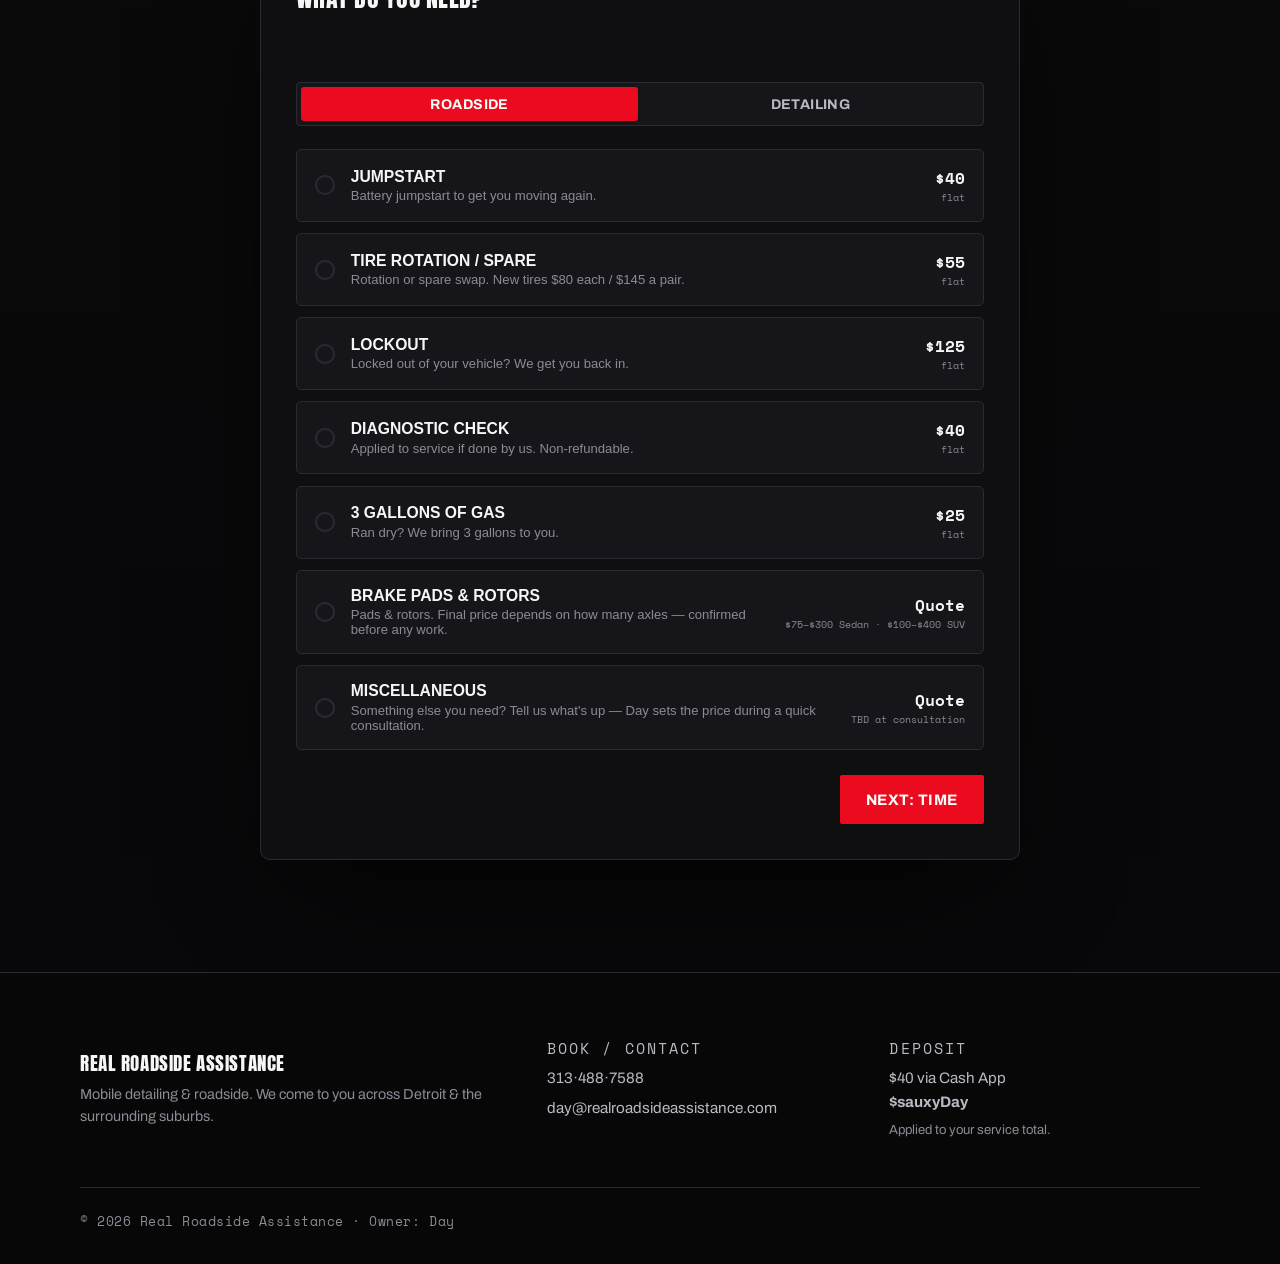
==== commit 138bcb4c: "Refine booking UX, services, validation, and branding - Reorder so Roadside is first/default; rename" ====
--- a/index.html
+++ b/index.html
@@ -33,7 +33,7 @@
       <div class="hero-veil"></div>
     </div>
     <div class="hero-inner">
-      <p class="eyebrow">Mobile Detailing &amp; Roadside &middot; We Come To You</p>
+      <p class="eyebrow">Serving Detroit &amp; Surrounding Suburbs &middot; We Come To You</p>
       <h1 class="hero-title">
         BOOK IT.<br /><span class="stroke">LOCK IT.</span><br /><span class="accent">DONE.</span>
       </h1>
@@ -57,12 +57,9 @@
   <section class="services" id="services">
     <div class="section-head">
       <p class="kicker">/ 01 — The Menu</p>
-      <h2>Detail packages<br />&amp; roadside help</h2>
-      <p class="lede">Rims are included in every detail package. Trunk is a +$20 add-on. Brand-new tires run $80 each ($145 for a pair).</p>
-    </div>
-
-    <h3 class="group-label"><span class="num">DET</span> Detailing Packages <em>— pick Sedan or SUV at booking</em></h3>
-    <div class="cards" id="detailingCards"></div>
+      <h2>Roadside help<br />&amp; detailing</h2>
+      <p class="lede">Brand-new tires run $80 each ($145 for a pair). Rims are included in every detail package; trunk is a +$20 add-on.</p>
+    </div>
 
     <div class="banner">
       <img src="assets/hellcat-road.jpg" alt="Bright red Dodge Hellcat parked on an open road" />
@@ -74,6 +71,9 @@
 
     <h3 class="group-label"><span class="num">RDS</span> Roadside Assistance</h3>
     <div class="cards" id="roadsideCards"></div>
+
+    <h3 class="group-label"><span class="num">DET</span> Detailing Packages <em>— pick Sedan or SUV at booking</em></h3>
+    <div class="cards" id="detailingCards"></div>
   </section>
 
   <!-- ===== BOOKING ===== -->
@@ -90,7 +90,7 @@
         <li data-step="1" class="active"><span>1</span>Service</li>
         <li data-step="2"><span>2</span>Time</li>
         <li data-step="3"><span>3</span>Details</li>
-        <li data-step="4"><span>4</span>Confirm</li>
+        <li data-step="4"><span>4</span>Deposit</li>
       </ol>
 
       <form id="bookingForm" novalidate>
@@ -99,8 +99,8 @@
           <legend>What do you need?</legend>
 
           <div class="seg" role="tablist" aria-label="Service category">
-            <button type="button" class="seg-btn active" data-cat="detailing">Detailing</button>
-            <button type="button" class="seg-btn" data-cat="roadside">Roadside</button>
+            <button type="button" class="seg-btn active" data-cat="roadside">Roadside</button>
+            <button type="button" class="seg-btn" data-cat="detailing">Detailing</button>
           </div>
 
           <div class="pick-list" id="servicePick"></div>
@@ -169,7 +169,7 @@
 
           <label class="fld">
             <span>Service address / location</span>
-            <input type="text" name="address" autocomplete="street-address" placeholder="Where should Day meet you?" required />
+            <input type="text" name="address" autocomplete="street-address" placeholder="Where should Day meet you? (Detroit &amp; suburbs)" required />
           </label>
 
           <div class="grid-2">
@@ -225,7 +225,7 @@
           <span class="ca-amt">$40</span>
         </a>
 
-        <p class="success-fine">Cash App: <strong>$sauxyDay</strong> &middot; Deposit applies to your service total.</p>
+        <p class="success-fine">Cash App: <a class="ca-link" href="https://cash.app/$sauxyDay" target="_blank" rel="noopener">$sauxyDay</a> &middot; Deposit applies to your service total.</p>
         <button type="button" class="btn btn-ghost" id="resetBtn">Book another</button>
       </div>
     </div>
@@ -237,7 +237,7 @@
       <div class="foot-brand">
         <span class="brand-mark big" aria-hidden="true"></span>
         <p class="foot-name">REAL ROADSIDE ASSISTANCE</p>
-        <p class="foot-tag">Mobile detailing &amp; roadside. We come to you.</p>
+        <p class="foot-tag">Mobile detailing &amp; roadside. We come to you across Detroit &amp; the surrounding suburbs.</p>
       </div>
       <div class="foot-col">
         <p class="foot-h">Book / Contact</p>
@@ -246,7 +246,7 @@
       </div>
       <div class="foot-col">
         <p class="foot-h">Deposit</p>
-        <p>$40 via Cash App <strong>$sauxyDay</strong></p>
+        <p>$40 via Cash App <a class="ca-link" href="https://cash.app/$sauxyDay" target="_blank" rel="noopener">$sauxyDay</a></p>
         <p class="muted">Applied to your service total.</p>
       </div>
     </div>
--- a/styles.css
+++ b/styles.css
@@ -66,21 +66,21 @@
 .topbar{
   position:sticky;top:0;z-index:100;
   display:flex;align-items:center;justify-content:space-between;
-  padding:.85rem clamp(1rem,4vw,2.5rem);
+  padding:1.05rem clamp(1rem,4vw,2.5rem);
   background:rgba(10,10,11,.72);backdrop-filter:blur(14px);
   border-bottom:1px solid var(--line);
 }
-.brand{display:flex;align-items:center;gap:.6rem}
+.brand{display:flex;align-items:center;gap:.85rem}
 .brand-mark{
-  width:14px;height:22px;background:var(--red);
+  width:24px;height:38px;background:var(--red);
   clip-path:polygon(0 0,100% 0,70% 100%,30% 100%);
   box-shadow:0 0 18px -2px var(--red-glow);
 }
-.brand-mark.big{width:22px;height:34px}
+.brand-mark.big{width:32px;height:50px}
 .brand-text{
-  font-family:"Anton",sans-serif;font-size:1rem;letter-spacing:.04em;line-height:.95;
-}
-.brand-text em{color:var(--gray);display:block;font-size:.62rem;letter-spacing:.32em}
+  font-family:"Anton",sans-serif;font-size:1.7rem;letter-spacing:.04em;line-height:.95;
+}
+.brand-text em{color:var(--gray);display:block;font-size:.74rem;letter-spacing:.28em}
 .call-link{
   font-family:"Space Mono",monospace;font-weight:700;font-size:.9rem;
   display:flex;align-items:center;gap:.5rem;color:var(--white);
@@ -150,6 +150,7 @@
   border-top:1px dashed var(--line);padding-top:.9rem;flex-wrap:wrap}
 .card-price b{font-size:1.5rem;color:var(--white);font-weight:700}
 .card-price .pill{font-size:.7rem;color:var(--gray);letter-spacing:.06em}
+.card-price .quote-pill{font-size:.85rem;color:var(--white);font-weight:700;letter-spacing:.02em}
 .card-price .sep{color:var(--line)}
 
 /* ---------- banner ---------- */
@@ -167,6 +168,9 @@
 .book{background:linear-gradient(180deg,var(--black),#08080a)}
 .booking-shell{max-width:760px;margin:0 auto;background:var(--ink);border:1px solid var(--line);
   border-radius:10px;overflow:hidden;box-shadow:0 40px 120px -40px #000}
+#bookingForm{min-width:0}
+.ca-link{color:var(--red);font-weight:700}
+.ca-link:hover{color:var(--red-bright);text-decoration:underline}
 
 /* progress */
 .steps{list-style:none;display:flex;border-bottom:1px solid var(--line);background:var(--panel)}
@@ -181,7 +185,8 @@
 @media(max-width:520px){.steps li{font-size:0;padding:.85rem .3rem}.steps li span{font-size:.72rem}}
 
 /* steps */
-.step{display:none;border:0;padding:clamp(1.3rem,4vw,2.2rem)}
+.step{display:none;border:0;min-width:0;
+  padding:clamp(1.9rem,4.5vw,2.8rem) clamp(1.3rem,4vw,2.2rem) clamp(1.3rem,4vw,2.2rem)}
 .step.is-active{display:block;animation:fade .35s var(--ease)}
 @keyframes fade{from{opacity:0;transform:translateY(8px)}to{opacity:1;transform:none}}
 .step legend{font-family:"Anton",sans-serif;font-weight:400;text-transform:uppercase;
@@ -241,25 +246,26 @@
 .or-line span{background:var(--ink);padding:0 1rem;position:relative;z-index:1}
 .or-line::before{content:"";position:absolute;left:0;right:0;top:50%;height:1px;background:var(--line)}
 
-/* day scroller */
-.day-scroller{display:flex;gap:.5rem;overflow-x:auto;padding-bottom:.6rem;margin-bottom:1.1rem;
-  scroll-snap-type:x mandatory;-webkit-overflow-scrolling:touch}
-.day-scroller::-webkit-scrollbar{height:5px}
-.day-scroller::-webkit-scrollbar-thumb{background:var(--line);border-radius:10px}
-.day-chip{flex:0 0 auto;scroll-snap-align:start;background:var(--panel);border:1px solid var(--line);
-  border-radius:5px;padding:.6rem .85rem;cursor:pointer;text-align:center;min-width:58px;transition:.2s}
+/* day picker — 7 across, two rows (14 days) */
+.day-scroller{display:grid;grid-template-columns:repeat(7,minmax(0,1fr));gap:.45rem;margin-bottom:1.2rem}
+.day-chip{background:var(--panel);border:1px solid var(--line);border-radius:6px;padding:.5rem .2rem;
+  cursor:pointer;color:var(--white);transition:.2s;min-width:0;
+  display:flex;flex-direction:column;align-items:center;gap:.12rem}
 .day-chip:hover{border-color:#3a3a44}
 .day-chip.active{background:var(--white);color:var(--black);border-color:var(--white)}
-.day-chip .dow{display:block;font-family:"Space Mono",monospace;font-size:.62rem;letter-spacing:.1em;
-  text-transform:uppercase;opacity:.7}
-.day-chip .dnum{display:block;font-family:"Anton",sans-serif;font-size:1.25rem;line-height:1.1}
-.day-chip .mon{display:block;font-size:.6rem;text-transform:uppercase;letter-spacing:.08em;opacity:.7}
+.day-chip .dow{font-family:"Space Mono",monospace;font-size:.52rem;letter-spacing:.02em;
+  text-transform:uppercase;color:var(--gray-2);white-space:nowrap}
+.day-chip .dnum{font-family:"Anton",sans-serif;font-size:1.45rem;line-height:1}
+.day-chip .mon{font-family:"Space Mono",monospace;font-size:.52rem;text-transform:uppercase;
+  letter-spacing:.02em;color:var(--gray-2)}
+.day-chip.active .dow,.day-chip.active .mon{color:#6a6a72}
 
 /* slot grid */
-.slot-grid{display:grid;grid-template-columns:repeat(auto-fill,minmax(130px,1fr));gap:.6rem;margin-bottom:1.4rem}
-.slot{background:var(--panel);border:1px solid var(--line);border-radius:5px;padding:.8rem .6rem;
-  cursor:pointer;text-align:center;font-family:"Space Mono",monospace;font-size:.82rem;transition:.2s;color:var(--gray-2)}
-.slot:hover{border-color:#3a3a44;color:var(--white)}
+.slot-grid{display:grid;grid-template-columns:repeat(auto-fit,minmax(140px,1fr));gap:.6rem;margin-bottom:1.4rem}
+.slot{background:var(--panel);border:1px solid var(--line);border-radius:6px;padding:.55rem .6rem;min-height:54px;
+  cursor:pointer;display:flex;align-items:center;justify-content:center;white-space:nowrap;
+  font-family:"Space Mono",monospace;font-size:.85rem;font-weight:700;transition:.2s;color:var(--white)}
+.slot:hover{border-color:#3a3a44;background:var(--panel-2)}
 .slot.selected{background:var(--red);border-color:var(--red);color:#fff}
 .slot-empty{grid-column:1/-1;color:var(--gray);font-size:.85rem;padding:1rem 0;text-align:center}
 
@@ -274,7 +280,9 @@
   padding:.85rem .9rem;color:var(--white);font-family:"Archivo",sans-serif;font-size:1rem;transition:.2s}
 .fld input:focus,.fld textarea:focus{outline:0;border-color:var(--red);box-shadow:0 0 0 3px rgba(236,11,30,.15)}
 .fld input::placeholder,.fld textarea::placeholder{color:#5b5b66}
-.fld.invalid input,.fld.invalid textarea{border-color:var(--red)}
+.fld.invalid input,.fld.invalid textarea{border-color:var(--red);box-shadow:0 0 0 3px rgba(236,11,30,.12)}
+.fld-err{display:block;margin-top:.4rem;color:var(--red-bright);font-size:.78rem;font-weight:600;
+  font-family:"Archivo",sans-serif;letter-spacing:0;text-transform:none;animation:fade .25s var(--ease)}
 
 /* step actions */
 .step-actions{display:flex;justify-content:space-between;gap:.8rem;margin-top:1.6rem}
@@ -298,7 +306,11 @@
 .deposit-note{background:rgba(236,11,30,.07);border:1px solid rgba(236,11,30,.3);border-radius:6px;
   padding:1rem 1.1rem;font-size:.9rem;color:var(--gray-2)}
 .deposit-note strong{color:var(--white)}
-.form-error{color:var(--red-bright);font-size:.88rem;margin-top:.9rem;text-align:center}
+.form-error{color:#fff;background:rgba(236,11,30,.15);border:1px solid var(--red);
+  font-size:.9rem;font-weight:600;margin-top:1rem;padding:.7rem .95rem;border-radius:6px;text-align:center}
+.form-error.shake{animation:shake .42s var(--ease)}
+@keyframes shake{0%,100%{transform:translateX(0)}20%{transform:translateX(-6px)}
+  40%{transform:translateX(6px)}60%{transform:translateX(-4px)}80%{transform:translateX(4px)}}
 
 /* success / deposit */
 .success{padding:clamp(1.6rem,5vw,2.6rem);text-align:center}
@@ -339,6 +351,15 @@
 .copyright{max-width:var(--max);margin:2.5rem auto 0;padding-top:1.5rem;border-top:1px solid var(--line);
   color:var(--gray);font-size:.8rem;font-family:"Space Mono",monospace;letter-spacing:.04em}
 
+@media(max-width:430px){
+  .brand-mark{width:20px;height:32px}
+  .brand-text{font-size:1.35rem}
+  .brand-text em{font-size:.62rem;letter-spacing:.2em}
+  .call-link{font-size:.74rem;gap:.4rem}
+}
 @media(prefers-reduced-motion:reduce){*{animation:none!important;scroll-behavior:auto}}
 
 
+
+
+
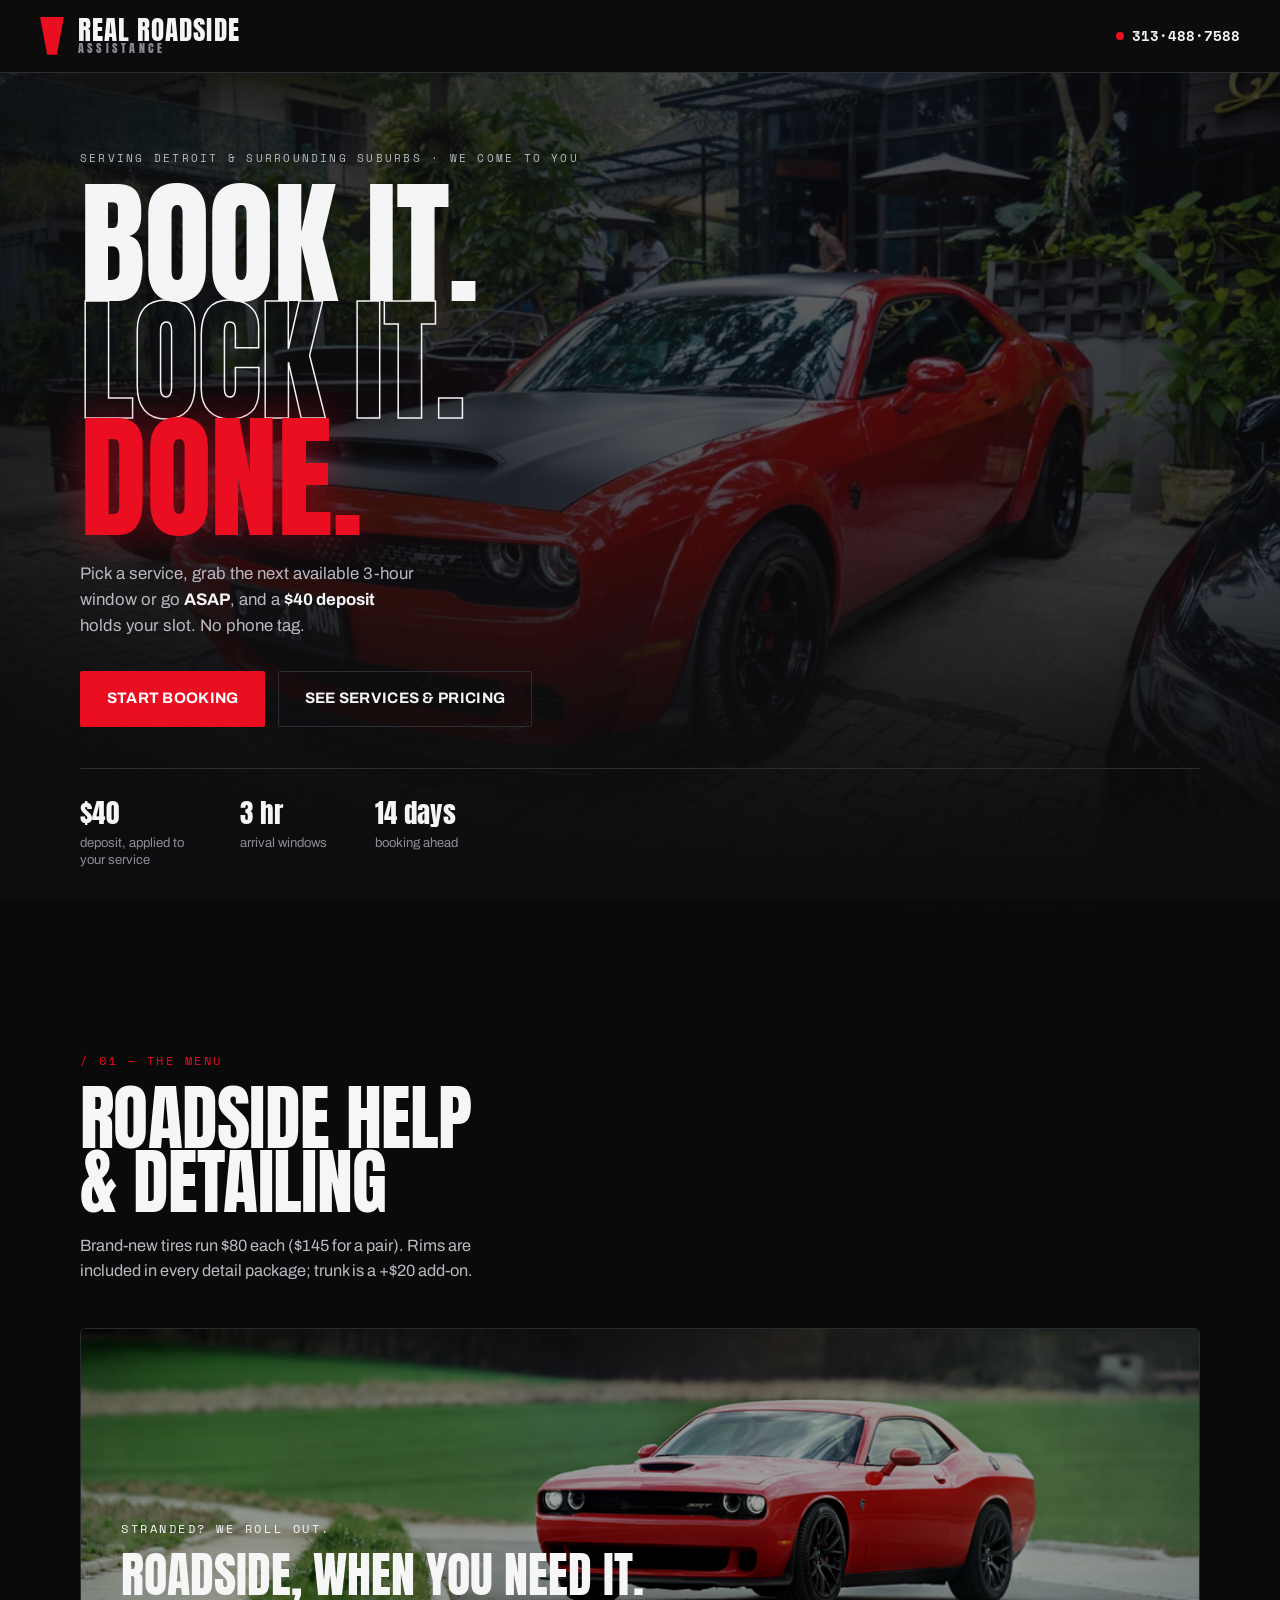
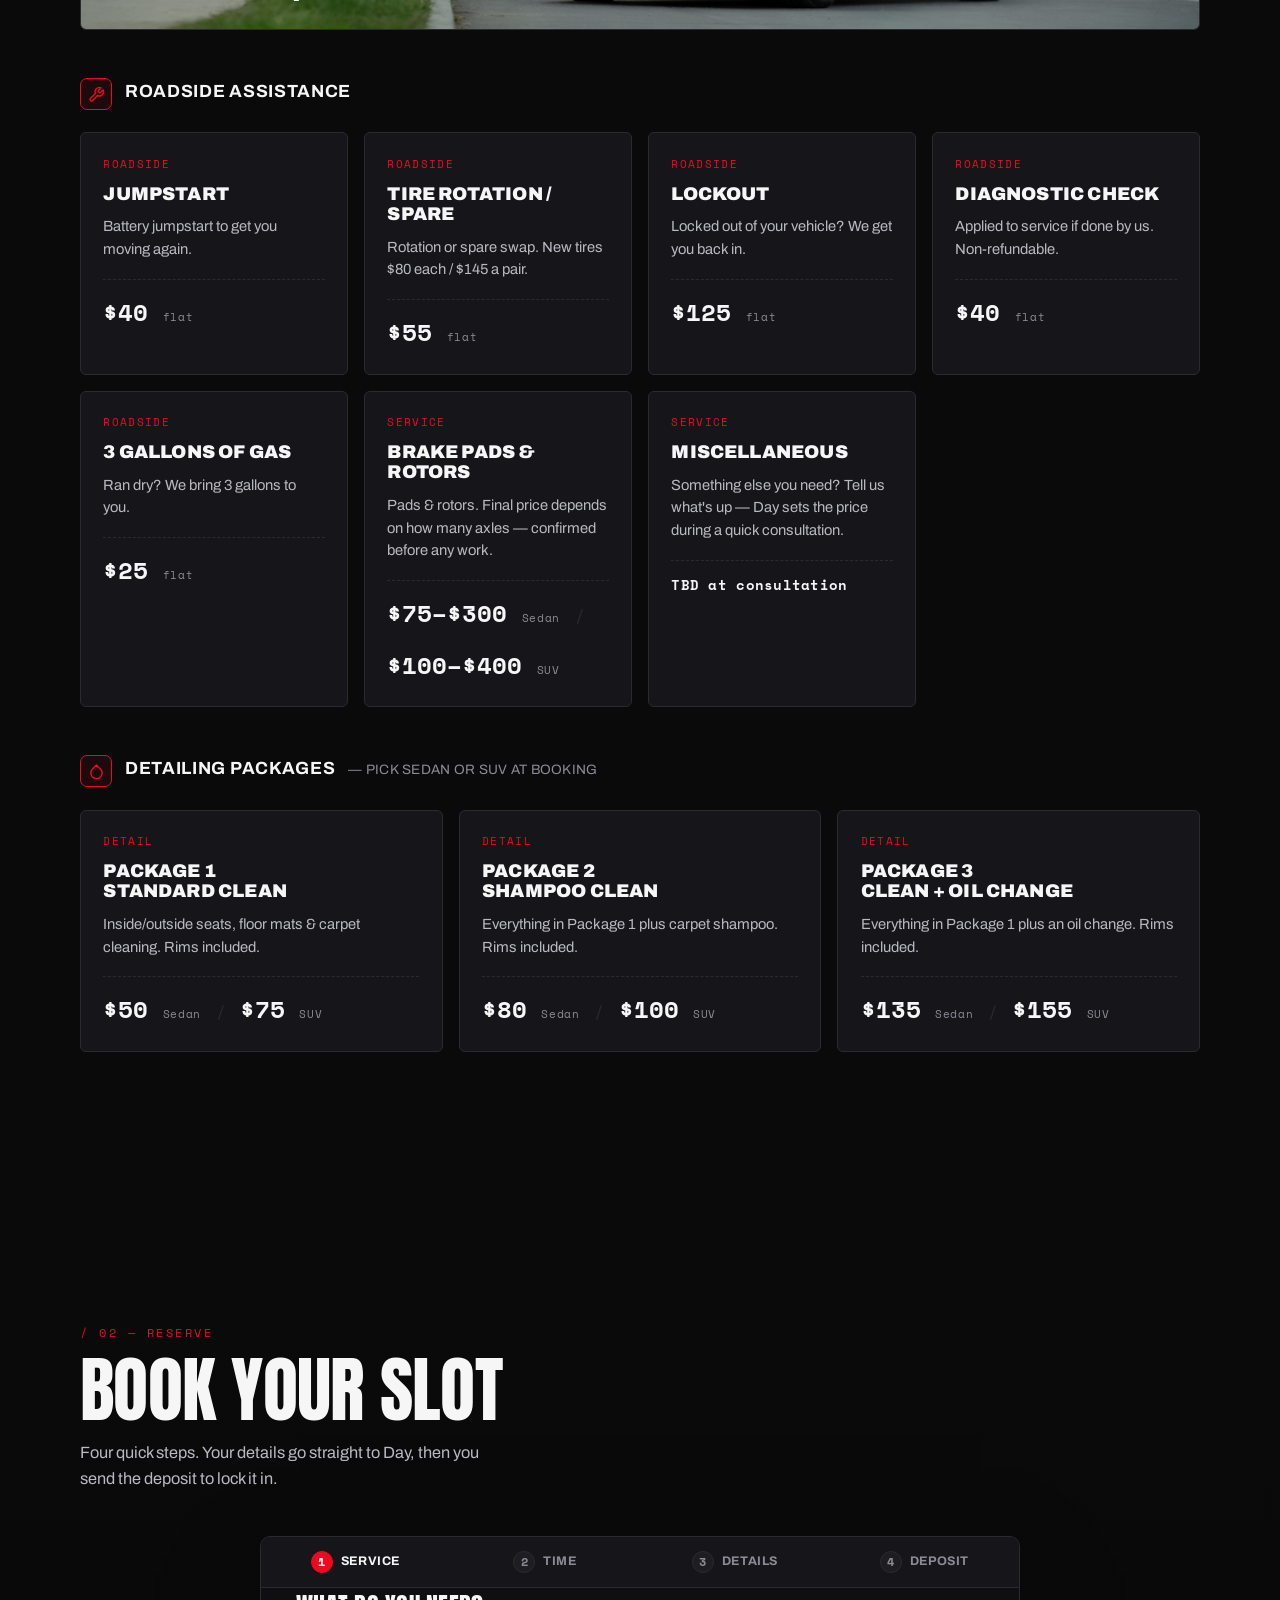
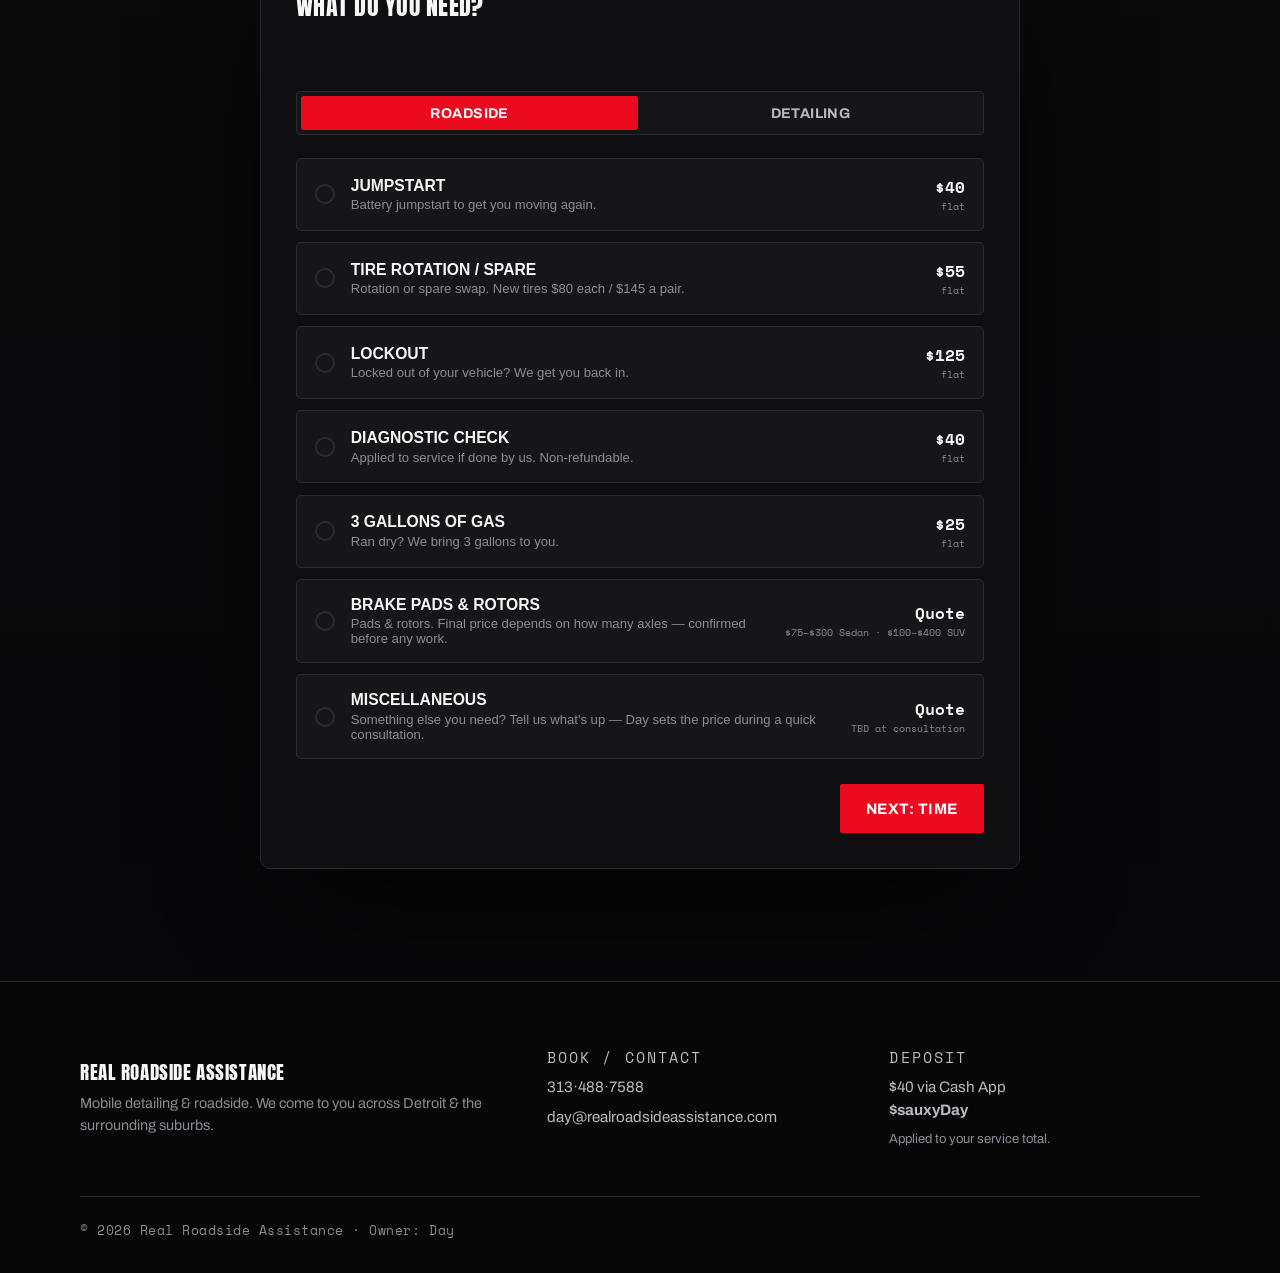
==== commit 1b7c9aec: "Smarter deposit, icon labels, and favicon - Deposit is now min(service price, $40); e.g. 3 Gallons o" ====
--- a/index.html
+++ b/index.html
@@ -4,6 +4,9 @@
   <meta charset="UTF-8" />
   <meta name="viewport" content="width=device-width, initial-scale=1.0, viewport-fit=cover" />
   <meta name="theme-color" content="#0a0a0b" />
+  <link rel="icon" type="image/svg+xml" href="assets/favicon.svg" />
+  <link rel="icon" type="image/png" sizes="180x180" href="assets/favicon-180.png" />
+  <link rel="apple-touch-icon" href="assets/favicon-180.png" />
   <title>Real Roadside Assistance — Detailing &amp; Roadside | Book with Day</title>
   <meta name="description" content="Mobile auto detailing and roadside assistance. Book ASAP or a 3-hour window in the next 2 weeks. $40 deposit locks your slot." />
   <link rel="preconnect" href="https://fonts.googleapis.com" />
@@ -69,10 +72,10 @@
       </div>
     </div>
 
-    <h3 class="group-label"><span class="num">RDS</span> Roadside Assistance</h3>
+    <h3 class="group-label"><span class="group-icon" aria-hidden="true"><svg viewBox="0 0 24 24" fill="none" stroke="currentColor" stroke-width="2" stroke-linecap="round" stroke-linejoin="round"><path d="M14.7 6.3a1 1 0 0 0 0 1.4l1.6 1.6a1 1 0 0 0 1.4 0l3.77-3.77a6 6 0 0 1-7.94 7.94l-6.91 6.91a2.12 2.12 0 0 1-3-3l6.91-6.91a6 6 0 0 1 7.94-7.94l-3.76 3.76z"/></svg></span> Roadside Assistance</h3>
     <div class="cards" id="roadsideCards"></div>
 
-    <h3 class="group-label"><span class="num">DET</span> Detailing Packages <em>— pick Sedan or SUV at booking</em></h3>
+    <h3 class="group-label"><span class="group-icon" aria-hidden="true"><svg viewBox="0 0 24 24" fill="none" stroke="currentColor" stroke-width="2" stroke-linecap="round" stroke-linejoin="round"><path d="M12 2.69l5.66 5.66a8 8 0 1 1-11.31 0z"/></svg></span> Detailing Packages <em>— pick Sedan or SUV at booking</em></h3>
     <div class="cards" id="detailingCards"></div>
   </section>
 
@@ -202,7 +205,7 @@
 
           <div class="deposit-note">
             <p>Hit <strong>Submit Booking</strong> to send your request to Day. The next screen has the
-            <strong>$40 deposit</strong> button — your slot is held once the deposit lands.</p>
+            <strong><span id="depNoteAmt">$40</span> deposit</strong> button — your slot is held once the deposit lands.</p>
           </div>
 
           <div class="step-actions">
@@ -217,12 +220,12 @@
       <div class="success" id="success" hidden>
         <div class="success-check" aria-hidden="true">✓</div>
         <h3>Request sent to Day.</h3>
-        <p class="success-sub">Last step — send your <strong>$40 deposit</strong> on Cash App to lock the slot. Put your <strong>name</strong> in the note.</p>
+        <p class="success-sub">Last step — send your <strong><span id="depAmtSub">$40</span> deposit</strong> on Cash App to lock the slot. Put your <strong>name</strong> in the note.</p>
 
         <a class="cashapp-btn" id="cashappBtn" href="https://cash.app/$sauxyDay/40" target="_blank" rel="noopener">
           <span class="ca-icon" aria-hidden="true">$</span>
-          <span class="ca-text">Send $40 deposit<em>to $sauxyDay</em></span>
-          <span class="ca-amt">$40</span>
+          <span class="ca-text">Send <span id="depAmtText">$40</span> deposit<em>to $sauxyDay</em></span>
+          <span class="ca-amt" id="depAmtBadge">$40</span>
         </a>
 
         <p class="success-fine">Cash App: <a class="ca-link" href="https://cash.app/$sauxyDay" target="_blank" rel="noopener">$sauxyDay</a> &middot; Deposit applies to your service total.</p>
--- a/styles.css
+++ b/styles.css
@@ -128,8 +128,10 @@
 .group-label{max-width:var(--max);margin:0 auto 1.4rem;display:flex;align-items:baseline;gap:.8rem;
   font-family:"Archivo",sans-serif;font-weight:700;text-transform:uppercase;letter-spacing:.04em;
   font-size:1.1rem;flex-wrap:wrap}
-.group-label .num{font-family:"Space Mono",monospace;font-size:.7rem;color:var(--red);
-  border:1px solid var(--red);padding:.2rem .45rem;border-radius:2px;letter-spacing:.1em}
+.group-icon{display:inline-flex;align-items:center;justify-content:center;flex:0 0 auto;
+  width:32px;height:32px;border:1px solid var(--red);border-radius:7px;color:var(--red);
+  background:rgba(236,11,30,.08);align-self:center}
+.group-icon svg{width:17px;height:17px}
 .group-label em{color:var(--gray);font-weight:400;font-size:.85rem;letter-spacing:.02em}
 
 /* ---------- service cards ---------- */
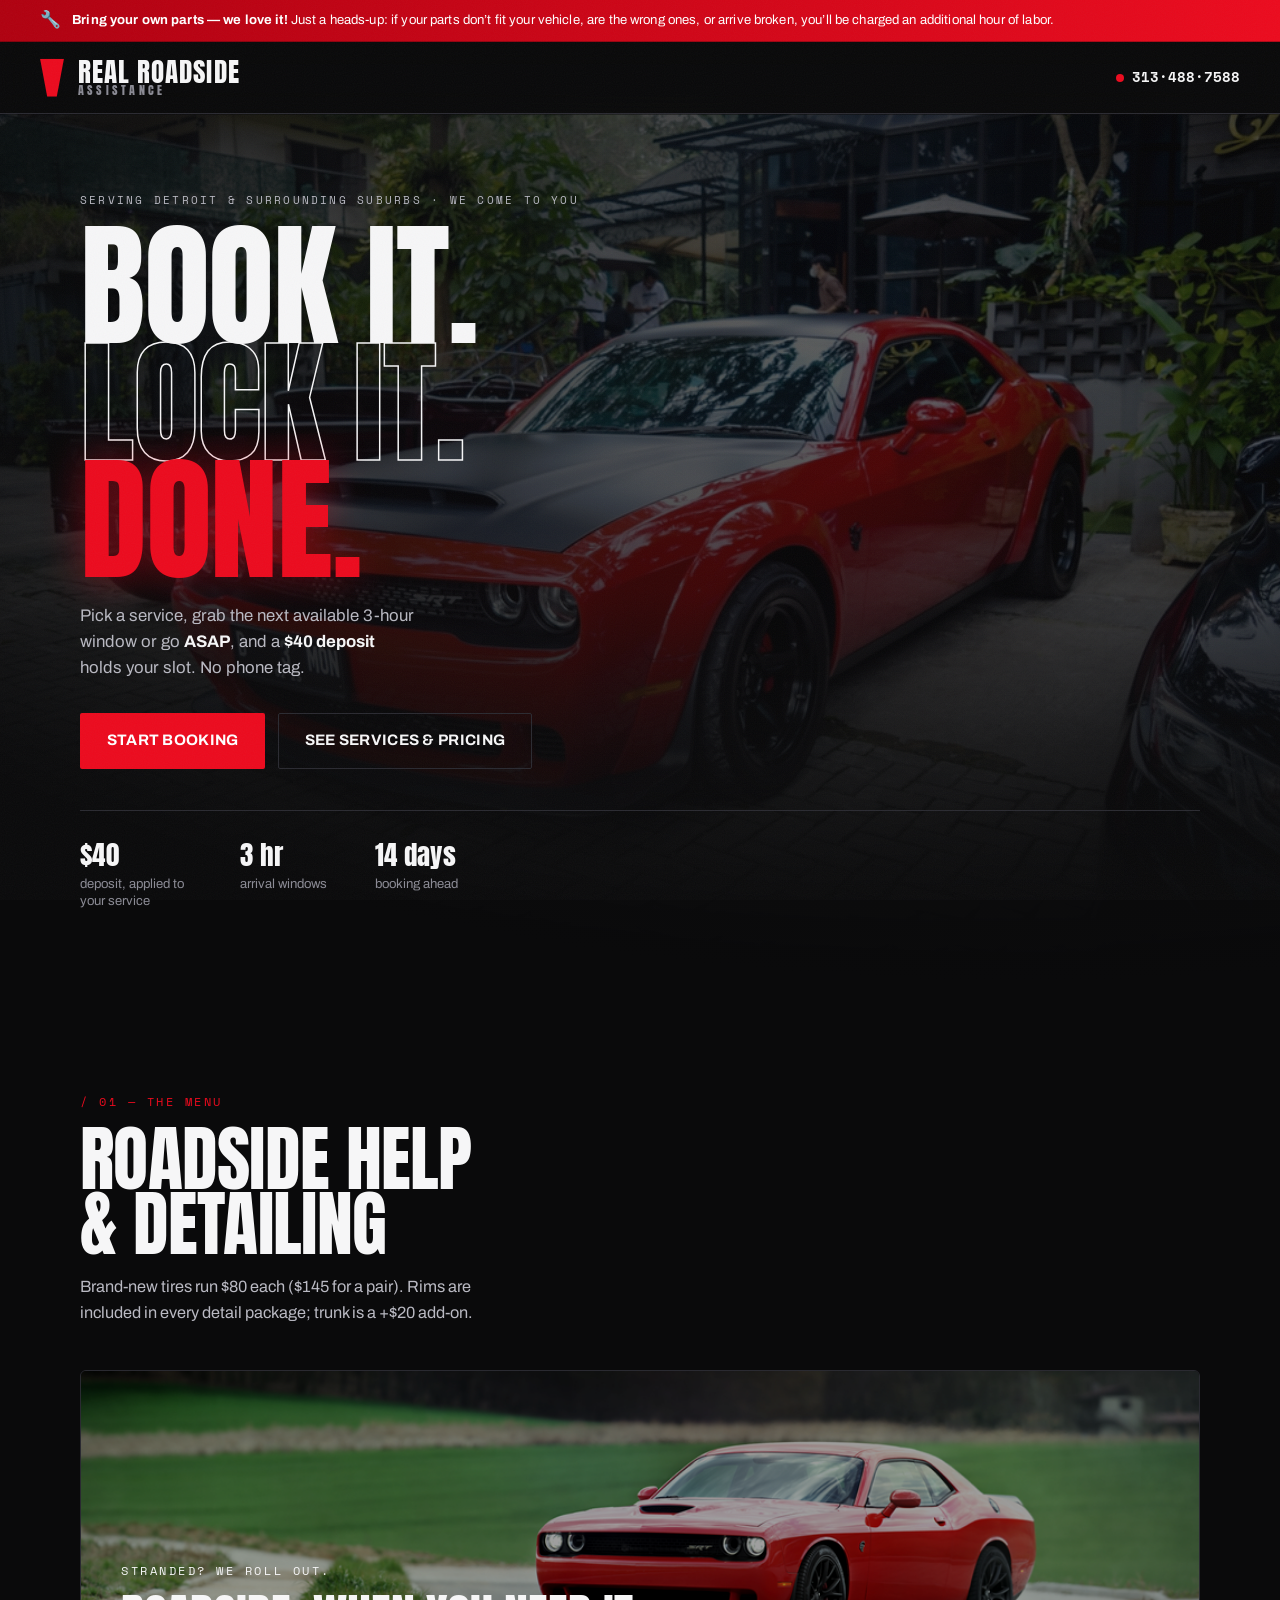
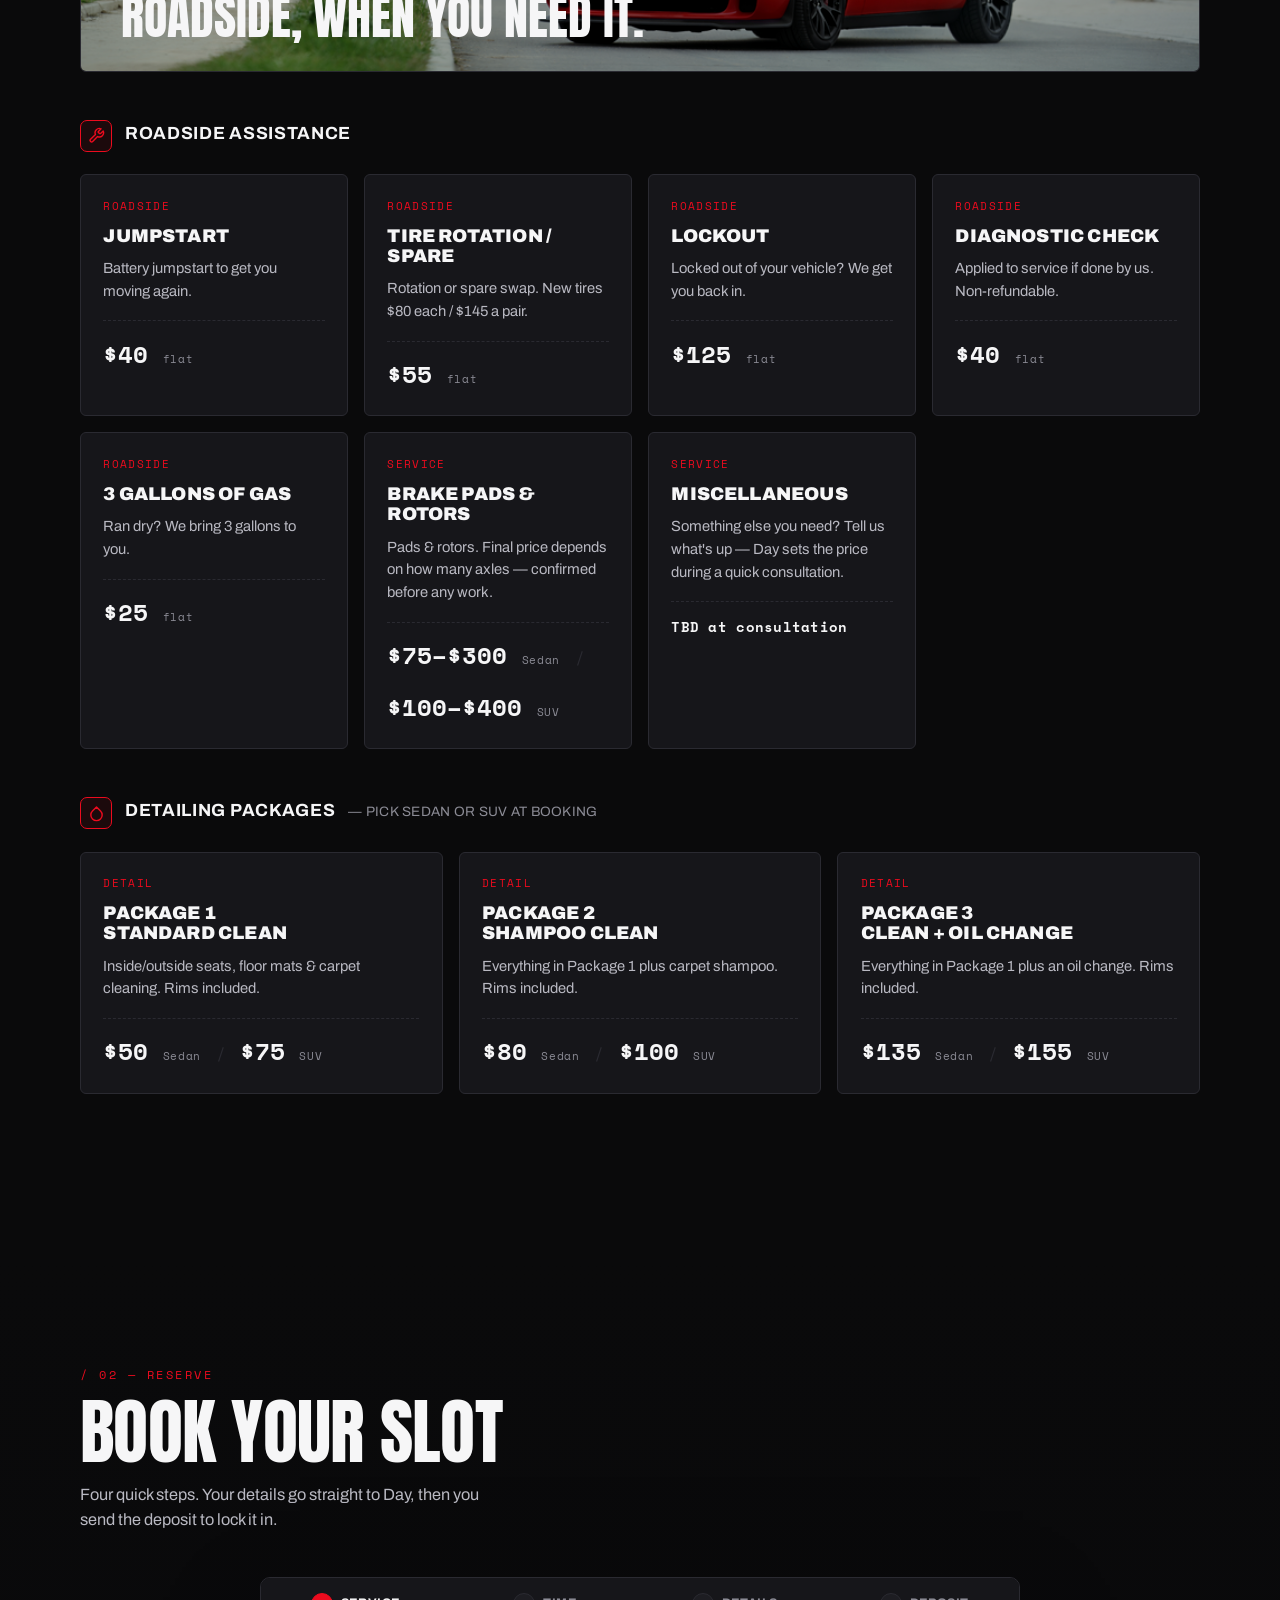
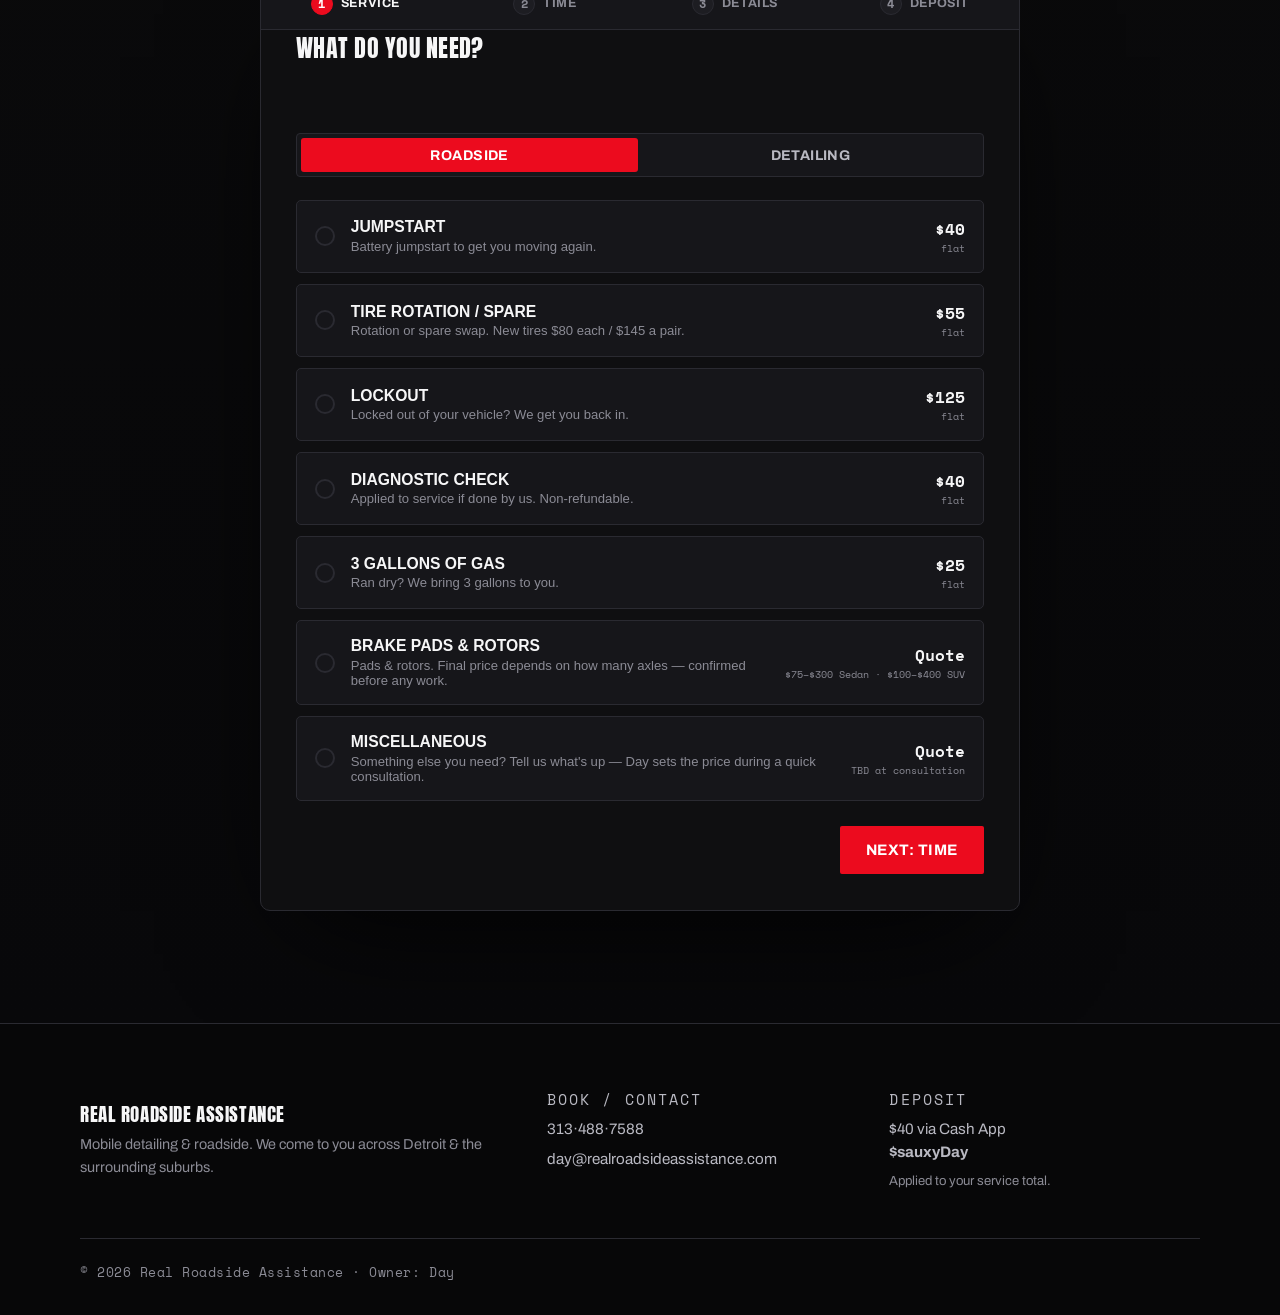
==== commit d8cf54e7: "Add top notice: bring-your-own-parts labor policy Co-Authored-By: Claude Opus 4.8 (1M context) <nore" ====
--- a/index.html
+++ b/index.html
@@ -17,6 +17,12 @@
 <body>
   <div class="grain" aria-hidden="true"></div>
 
+  <!-- ===== PARTS NOTICE ===== -->
+  <div class="parts-bar" role="note">
+    <span class="parts-icon" aria-hidden="true">🔧</span>
+    <p><strong>Bring your own parts — we love it!</strong> Just a heads-up: if your parts don&rsquo;t fit your vehicle, are the wrong ones, or arrive broken, you&rsquo;ll be charged an additional hour of labor.</p>
+  </div>
+
   <!-- ===== TOP BAR ===== -->
   <header class="topbar" id="top">
     <a href="#top" class="brand">
--- a/styles.css
+++ b/styles.css
@@ -61,6 +61,21 @@
 .btn-red:hover{background:var(--red-bright);box-shadow:0 8px 30px -8px var(--red-glow)}
 .btn-ghost{background:transparent;color:var(--white);border-color:var(--line)}
 .btn-ghost:hover{border-color:var(--white);background:rgba(255,255,255,.04)}
+
+/* ---------- parts notice ---------- */
+.parts-bar{
+  position:relative;z-index:101;
+  display:flex;align-items:center;gap:.7rem;
+  padding:.7rem clamp(1rem,4vw,2.5rem);
+  background:linear-gradient(90deg,var(--red-deep),var(--red));
+  border-bottom:1px solid rgba(0,0,0,.25);
+}
+.parts-icon{font-size:1.05rem;line-height:1;flex-shrink:0}
+.parts-bar p{
+  font-size:.82rem;line-height:1.4;color:#fff;letter-spacing:.01em;
+  max-width:var(--max);margin:0 auto 0 0;
+}
+.parts-bar strong{font-weight:700}
 
 /* ---------- top bar ---------- */
 .topbar{
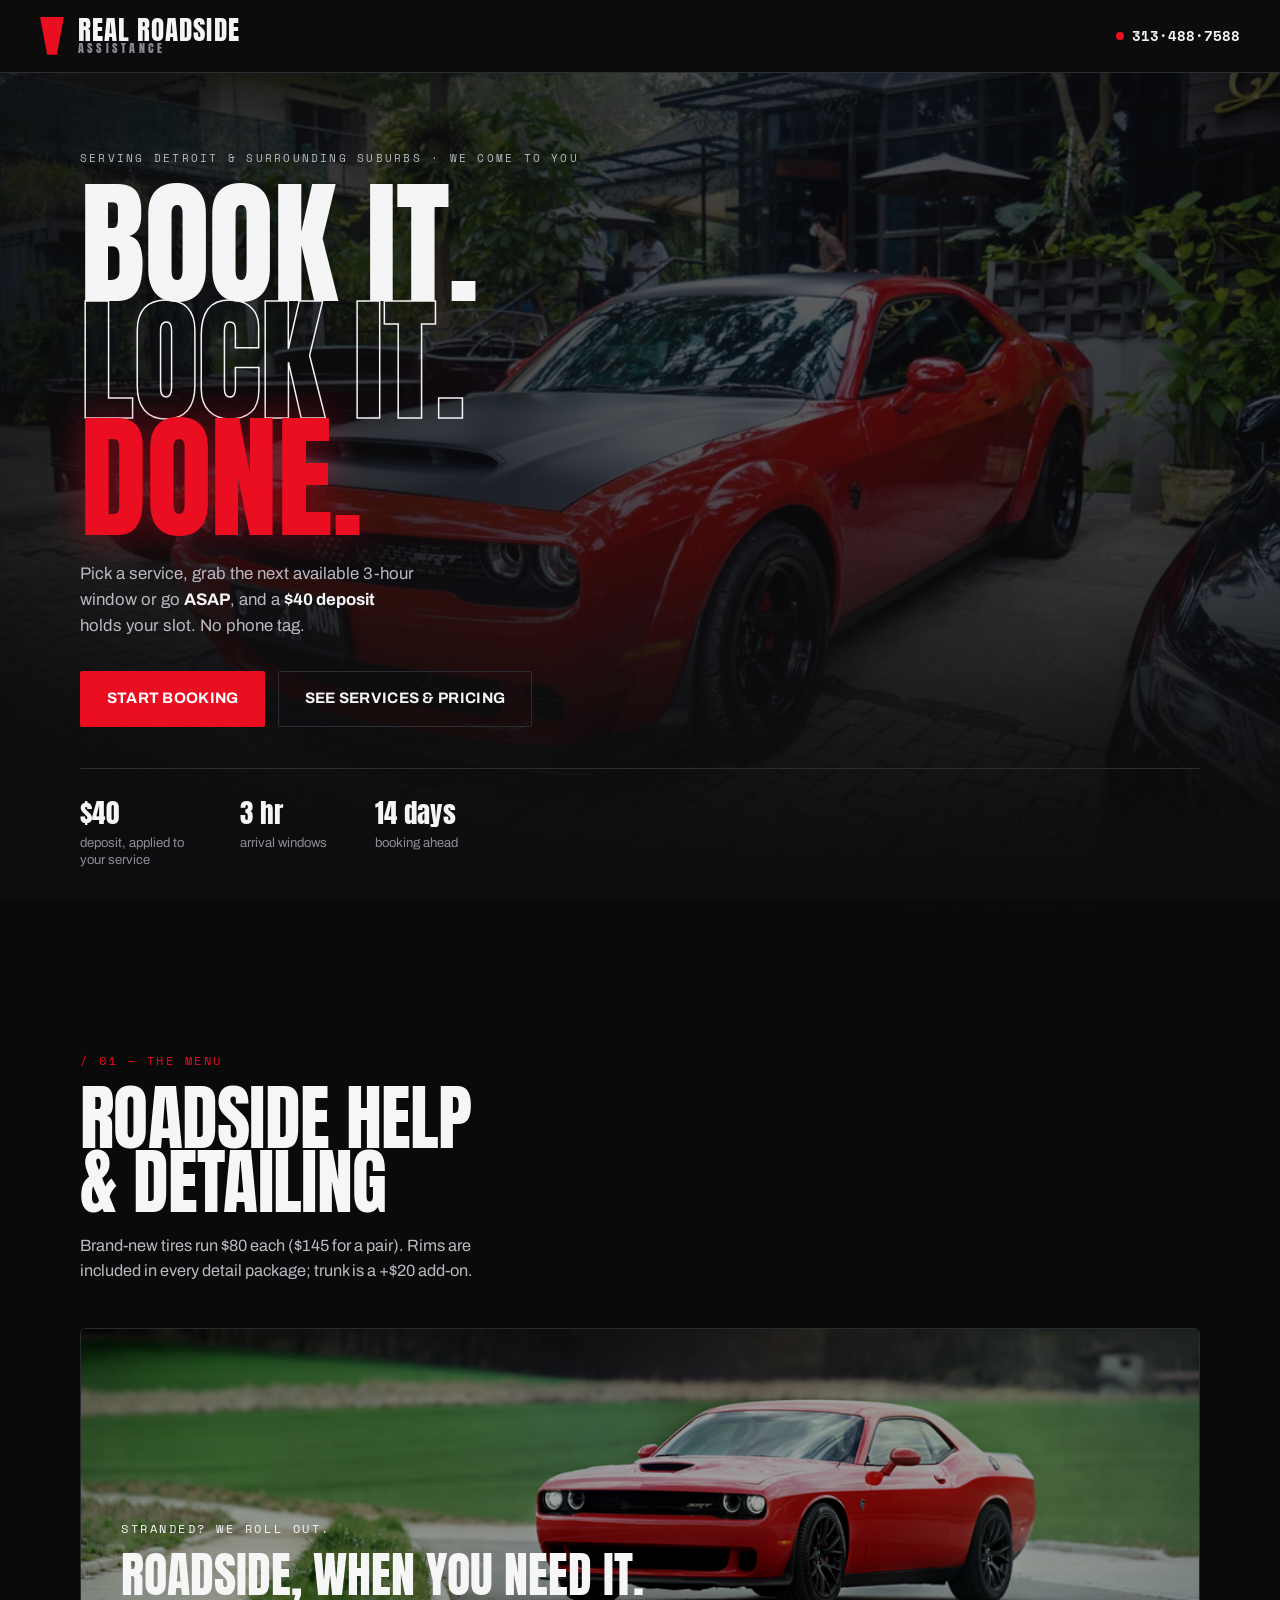
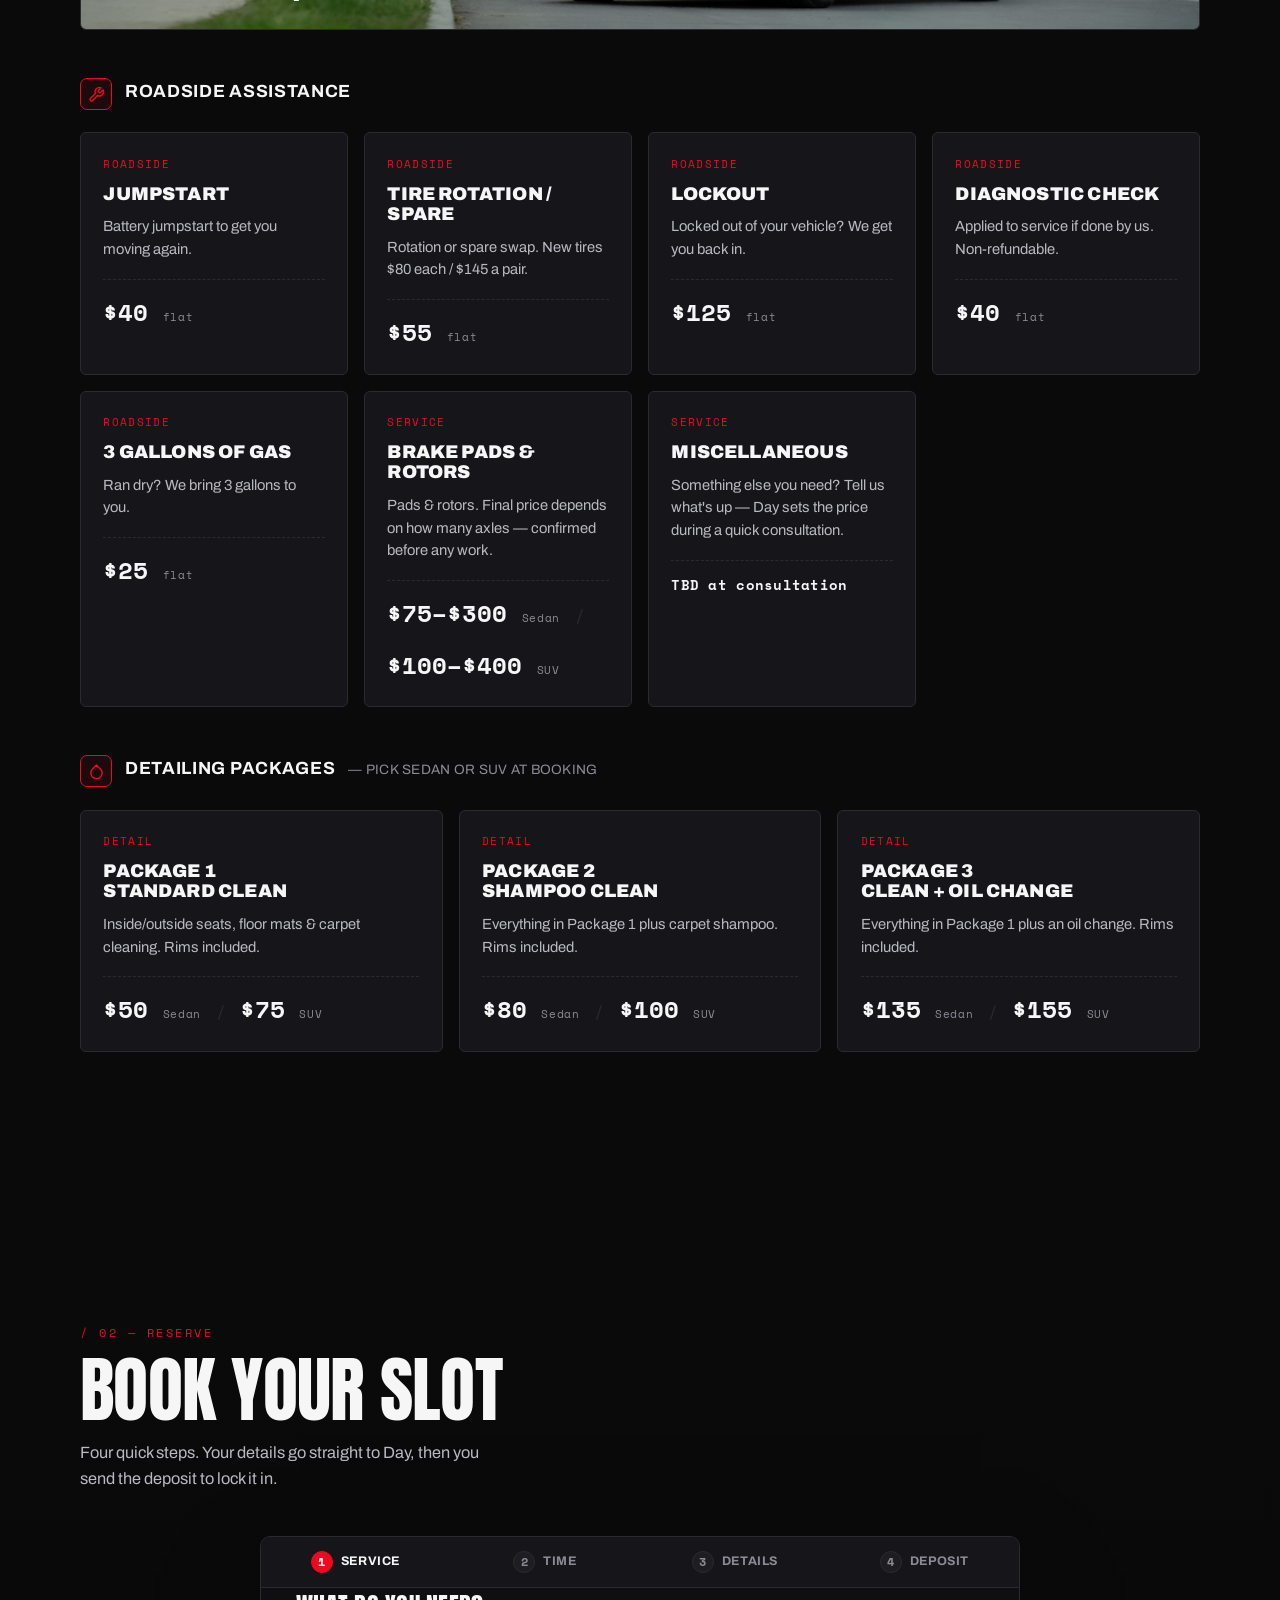
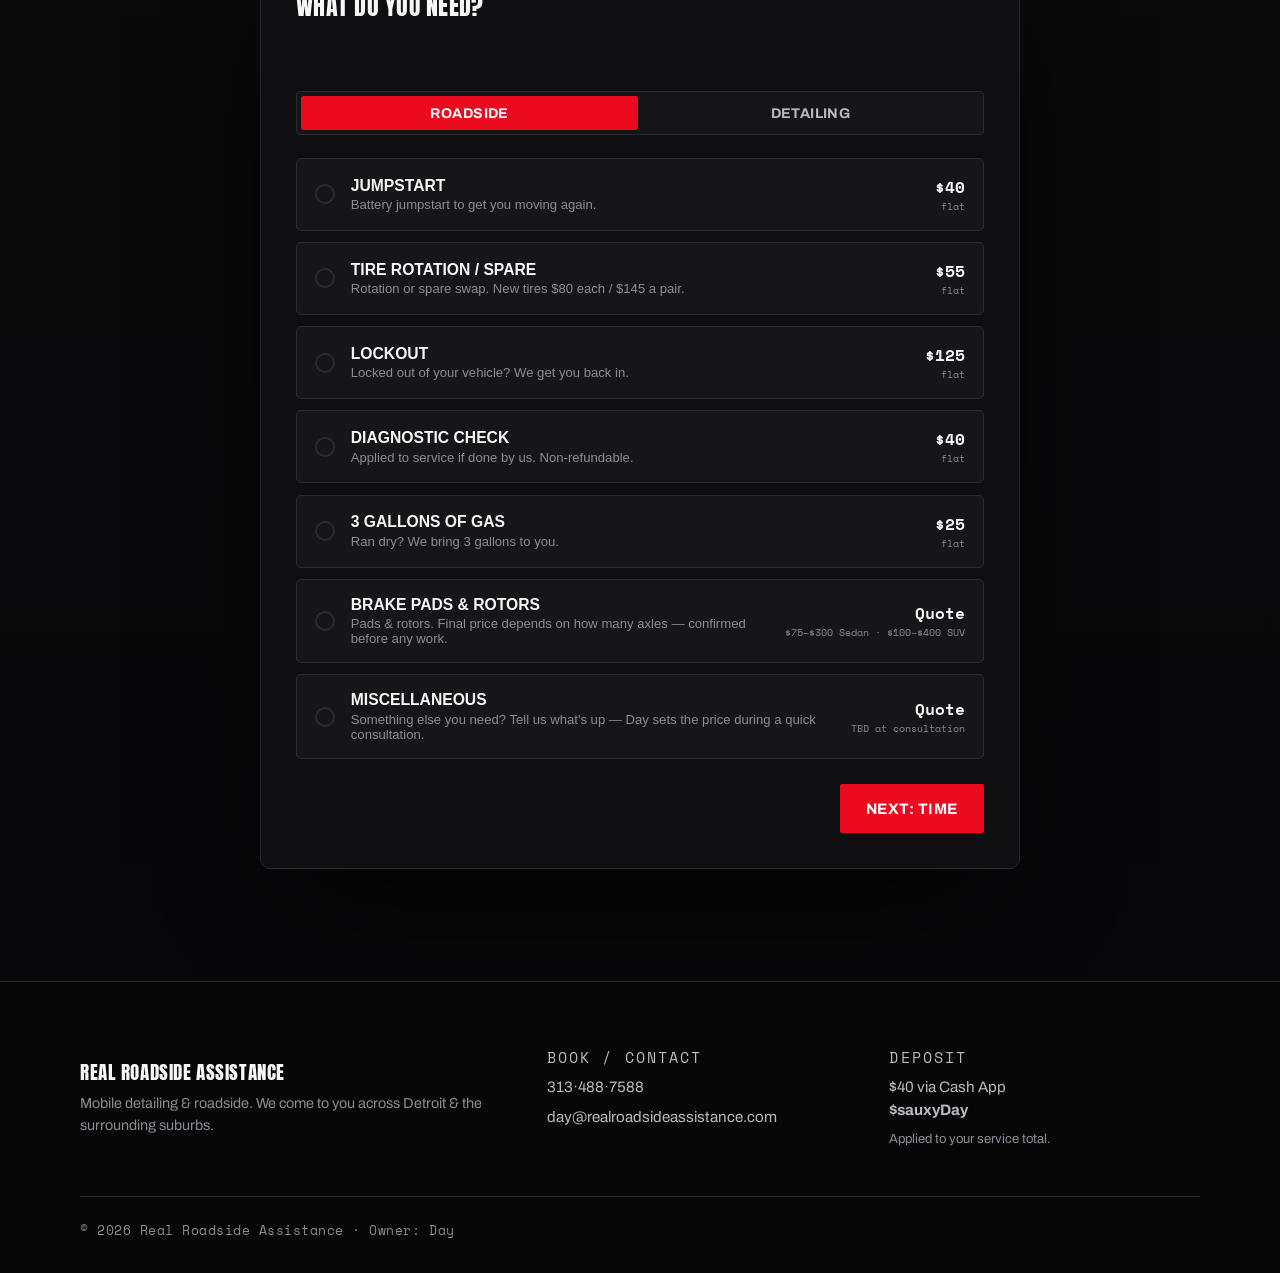
==== commit c200ec4e: "Add Terms & Conditions page and required agreement checkboxes - New terms.html: full T&C for mobile " ====
--- a/index.html
+++ b/index.html
@@ -17,12 +17,6 @@
 <body>
   <div class="grain" aria-hidden="true"></div>
 
-  <!-- ===== PARTS NOTICE ===== -->
-  <div class="parts-bar" role="note">
-    <span class="parts-icon" aria-hidden="true">🔧</span>
-    <p><strong>Bring your own parts — we love it!</strong> Just a heads-up: if your parts don&rsquo;t fit your vehicle, are the wrong ones, or arrive broken, you&rsquo;ll be charged an additional hour of labor.</p>
-  </div>
-
   <!-- ===== TOP BAR ===== -->
   <header class="topbar" id="top">
     <a href="#top" class="brand">
@@ -197,6 +191,19 @@
             <textarea name="notes" rows="3" placeholder="Anything Day should know?"></textarea>
           </label>
 
+          <div class="parts-notice">
+            <p class="parts-notice-head"><span aria-hidden="true">🔧</span> Bringing your own parts?</p>
+            <p class="parts-notice-body">We love when customers bring their own parts! Just a heads-up: if your parts don&rsquo;t fit your vehicle, are the wrong ones, or arrive broken, you&rsquo;ll be charged an additional hour of labor.</p>
+            <label class="check parts-check">
+              <input type="checkbox" name="parts_ack" required />
+              <span>I understand that if my parts don&rsquo;t fit, are the wrong ones, or arrive broken, I&rsquo;ll be charged an additional hour of labor.</span>
+            </label>
+            <label class="check parts-check">
+              <input type="checkbox" name="terms_ack" required />
+              <span>By submitting this form, I agree to the <a class="tc-link" href="terms.html" target="_blank" rel="noopener">Terms &amp; Conditions</a>.</span>
+            </label>
+          </div>
+
           <div class="step-actions">
             <button type="button" class="btn btn-ghost prev" data-prev>Back</button>
             <button type="button" class="btn btn-red next" data-next>Review</button>
--- a/styles.css
+++ b/styles.css
@@ -62,20 +62,25 @@
 .btn-ghost{background:transparent;color:var(--white);border-color:var(--line)}
 .btn-ghost:hover{border-color:var(--white);background:rgba(255,255,255,.04)}
 
-/* ---------- parts notice ---------- */
-.parts-bar{
-  position:relative;z-index:101;
-  display:flex;align-items:center;gap:.7rem;
-  padding:.7rem clamp(1rem,4vw,2.5rem);
-  background:linear-gradient(90deg,var(--red-deep),var(--red));
-  border-bottom:1px solid rgba(0,0,0,.25);
-}
-.parts-icon{font-size:1.05rem;line-height:1;flex-shrink:0}
-.parts-bar p{
-  font-size:.82rem;line-height:1.4;color:#fff;letter-spacing:.01em;
-  max-width:var(--max);margin:0 auto 0 0;
-}
-.parts-bar strong{font-weight:700}
+/* ---------- parts notice (booking step) ---------- */
+.parts-notice{
+  margin:.4rem 0 .2rem;padding:1.1rem 1.2rem;
+  background:var(--panel-2);
+  border:1px solid var(--red);border-left-width:3px;border-radius:10px;
+}
+.parts-notice-head{
+  font-weight:700;color:var(--white);font-size:.98rem;
+  display:flex;align-items:center;gap:.5rem;margin-bottom:.5rem;
+}
+.parts-notice-body{
+  font-size:.86rem;line-height:1.5;color:var(--gray-2);margin-bottom:.9rem;
+}
+.parts-check{align-items:flex-start;color:var(--white);font-weight:600}
+.parts-check + .parts-check{margin-top:.7rem}
+.parts-check input{margin-top:1px}
+.tc-link{color:var(--red-bright);font-weight:700;text-decoration:underline;text-underline-offset:2px}
+.tc-link:hover{color:#fff}
+.parts-notice.invalid{box-shadow:0 0 0 1px var(--red),0 8px 30px -12px var(--red-glow)}
 
 /* ---------- top bar ---------- */
 .topbar{
@@ -351,6 +356,23 @@
 .success-fine{font-size:.84rem;color:var(--gray);margin-bottom:1.6rem}
 .success-fine strong{color:var(--white)}
 
+/* ---------- legal page ---------- */
+.legal{padding:clamp(2.5rem,6vw,4.5rem) clamp(1rem,4vw,2.5rem) clamp(2rem,5vw,3.5rem)}
+.legal-inner{max-width:760px;margin:0 auto}
+.legal-title{font-family:"Anton",sans-serif;font-size:clamp(2.2rem,7vw,3.4rem);
+  letter-spacing:.02em;line-height:.98;margin:.4rem 0 .9rem}
+.legal-meta{color:var(--gray);font-size:.86rem;line-height:1.5;
+  padding-bottom:1.4rem;border-bottom:1px solid var(--line)}
+.legal-lead{color:var(--gray-2);font-size:1.05rem;line-height:1.6;margin:1.6rem 0}
+.legal-block{margin:1.8rem 0}
+.legal-block h2{font-family:"Archivo",sans-serif;font-weight:900;font-size:1.15rem;
+  color:var(--white);margin-bottom:.6rem;letter-spacing:.01em}
+.legal-block p{color:var(--gray-2);font-size:.96rem;line-height:1.65}
+.legal-block strong{color:var(--white)}
+.legal-fine{color:var(--gray);font-size:.82rem;font-style:italic;
+  margin:2rem 0 2.2rem;padding-top:1.4rem;border-top:1px solid var(--line)}
+.legal-back{display:inline-flex}
+
 /* ---------- footer ---------- */
 .footer{background:#070708;border-top:1px solid var(--line);
   padding:clamp(2.5rem,6vw,4rem) clamp(1rem,4vw,2.5rem) 2rem}
